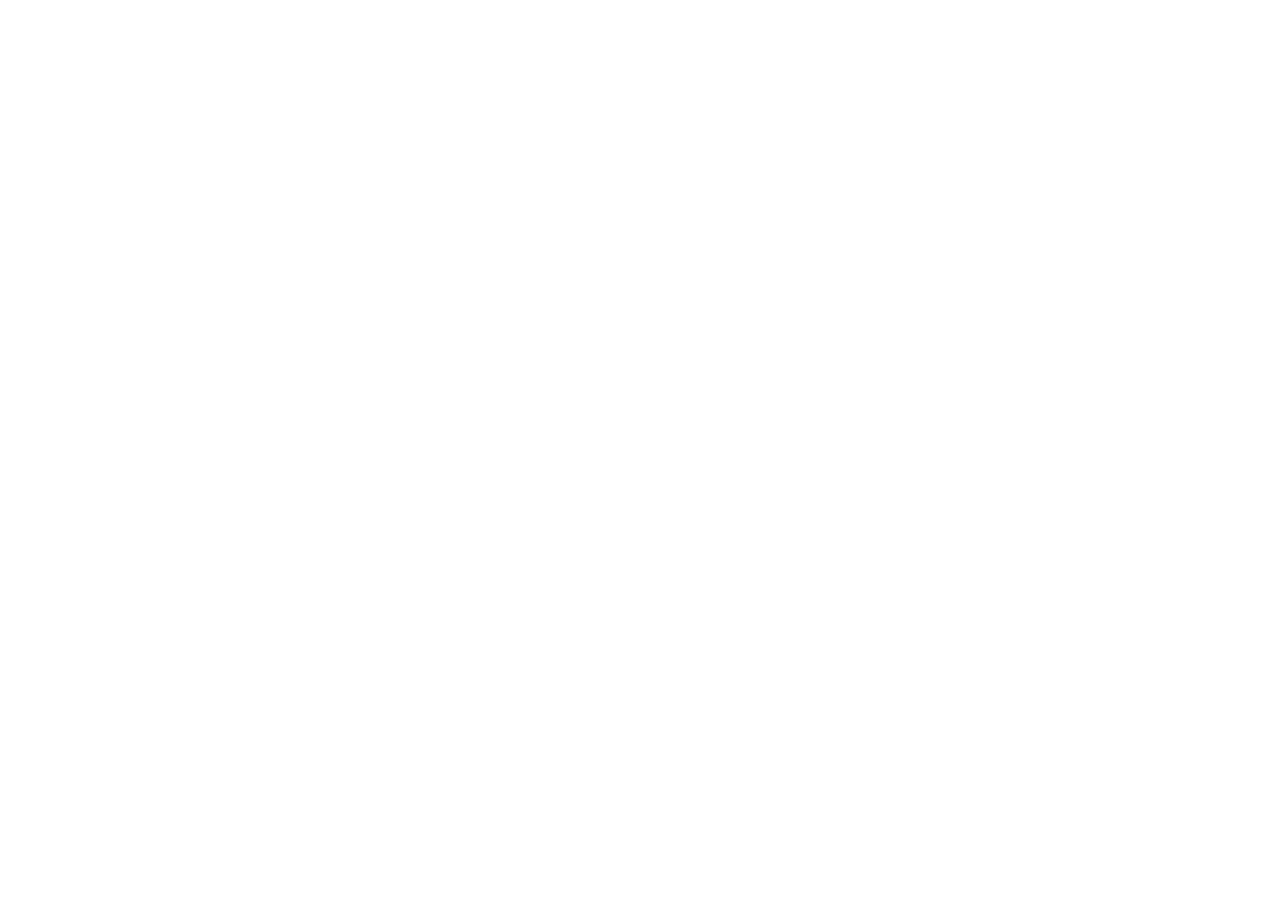
==== index.html @ 9c33258f "chushihua" ====
<!DOCTYPE html>
<html lang="en">

<head>
    <meta charset="UTF-8">
    <meta http-equiv="X-UA-Compatible" content="IE=edge">
    <meta name="viewport" content="width=device-width, initial-scale=1.0">
    <title>Document</title>
</head>

<body>

</body>

</html>
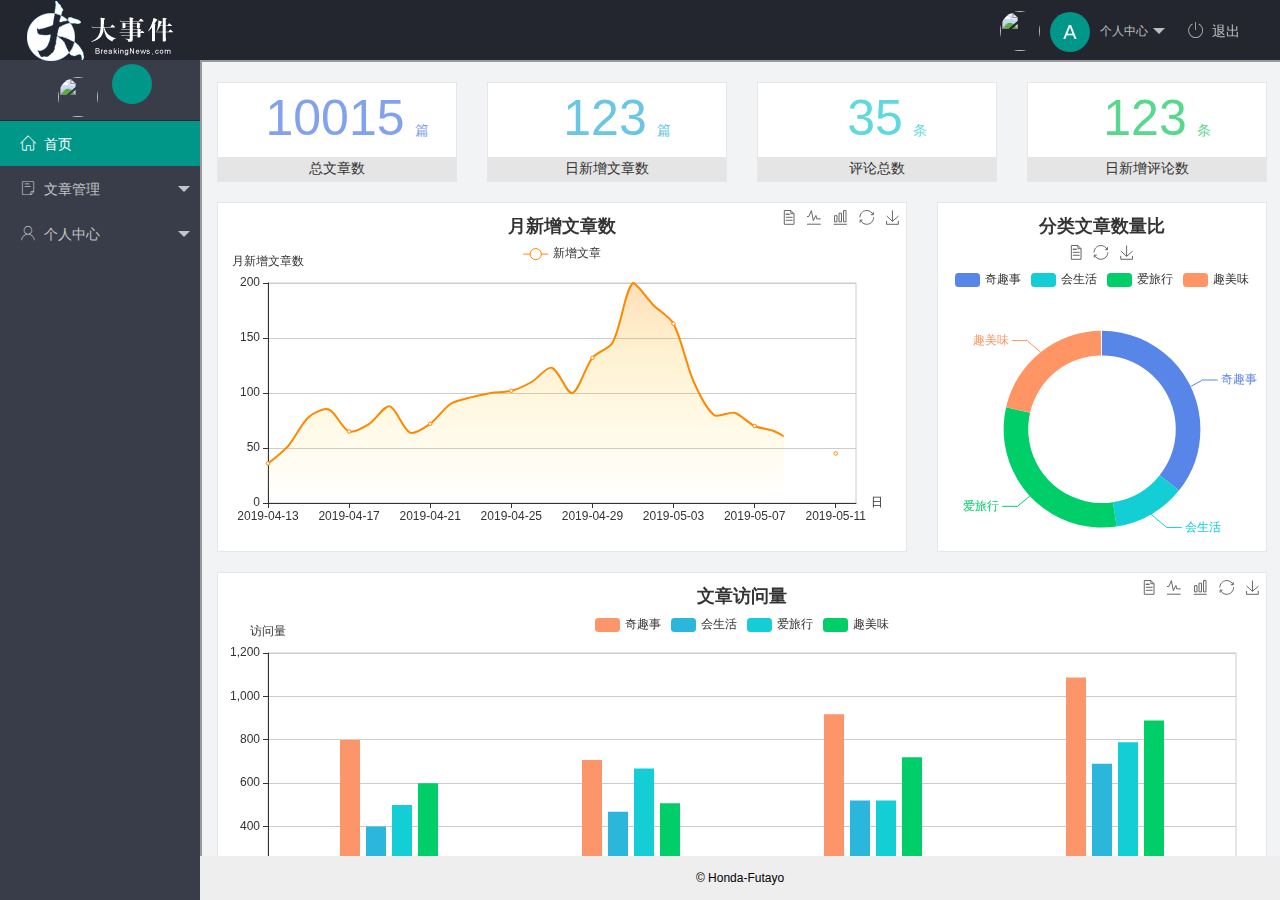
==== commit 58ccc7d5: "完成了首页的创建" ====
--- a/index.html
+++ b/index.html
@@ -2,14 +2,97 @@
 <html lang="en">
 
 <head>
-    <meta charset="UTF-8">
-    <meta http-equiv="X-UA-Compatible" content="IE=edge">
-    <meta name="viewport" content="width=device-width, initial-scale=1.0">
-    <title>Document</title>
+    <meta charset="UTF-8" />
+    <meta name="viewport" content="width=device-width, initial-scale=1.0" />
+    <title>后台主页</title>
+    <!-- 导入 layui 的样式表 -->
+    <link rel="stylesheet" href="/assets/lib/layui/css/layui.css" />
+    <!-- 导入第三方字体图标 -->
+    <link rel="stylesheet" href="/assets/fonts/iconfont.css">
+    <!-- 导入自己的样式表 -->
+    <link rel="stylesheet" href="/assets/css/index.css">
 </head>
 
-<body>
+<body class="layui-layout-body">
+    <div class="layui-layout layui-layout-admin">
+        <div class="layui-header">
+            <div class="layui-logo"><img src="/assets/images/logo.png" alt=""></div>
+            <!-- 头部区域（可配合layui已有的水平导航） -->
+            <ul class="layui-nav layui-layout-right">
+                <li class="layui-nav-item">
+                    <a href="javascript:;" class="userinfo">
+                        <img src="http://t.cn/RCzsdCq" class="layui-nav-img"><span class="text-avatar">A</span>个人中心
+                    </a>
+                    <dl class="layui-nav-child">
+                        <dd><a href="">基本资料</a></dd>
+                        <dd><a href="">安全设置</a></dd>
+                        <dd><a href="">安全设置</a></dd>
+                    </dl>
+                </li>
+                <li class="layui-nav-item">
+                    <a href="javascript:;" id="btnLogout">
+                        <span class="iconfont icon-tuichu"></span>退出</a>
+                </li>
+            </ul>
+        </div>
 
+        <div class="layui-side layui-bg-black">
+            <div class="layui-side-scroll">
+                <!-- 左侧导航区域的头像  -->
+                <div class="userinfo">
+                    <img src="http://t.cn/RCzsdCq" class="layui-nav-img">
+                    <span class="text-avatar"></span>
+                    <span class="welcome"></span>
+                </div>
+                <!-- 左侧导航区域（可配合layui已有的垂直导航） -->
+                <ul class="layui-nav layui-nav-tree" lay-filter="test" lay-shrink="all">
+                    <li class="layui-nav-item layui-this">
+                        <a href="/home/dashboard.html" target="fm">
+                            <span class="iconfont icon-home"></span>首页</a>
+                    </li>
+                    <li class="layui-nav-item">
+                        <a class="" href="javascript:;"><span class="iconfont icon-16"></span>文章管理</a>
+                        <dl class="layui-nav-child">
+                            <dd><a href="/article/art_cate.html" target="fm"><i class="layui-icon layui-icon-app"></i>
+                                    文章类别</a></dd>
+                            <dd><a href="/article/art_cate.html" target="fm"><i class="layui-icon layui-icon-app"></i>
+                                    文章列表</a></dd>
+                            <dd><a href="/article/art_cate.html" target="fm"><i class="layui-icon layui-icon-app"></i>
+                                    发表文章</a></dd>
+                        </dl>
+                    </li>
+                    <li class="layui-nav-item">
+                        <a href="javascript:;"><span class="iconfont icon-user"></span>个人中心</a>
+                        <dl class="layui-nav-child">
+                            <dd><a href="/user/user_info.html" target="fm"><i class="layui-icon layui-icon-app"></i>
+                                    基本资料</a></dd>
+                            <dd><a href="/user/user_avatar.html" target="fm"><i class="layui-icon layui-icon-app"></i>
+                                    更换头像</a></dd>
+                            <dd><a href="/user/user_pwd.html" target="fm"><i class="layui-icon layui-icon-app"></i>
+                                    重置密码</a></dd>
+                        </dl>
+                    </li>
+                </ul>
+            </div>
+        </div>
+        <div class="layui-body">
+            <!-- 内容主体区域 -->
+            <!-- 刚开始显示首页的页面 -->
+            <iframe name="fm" src="/home/dashboard.html" id="iframe_1"></iframe>
+        </div>
+        <div class="layui-footer">
+            <!-- 底部固定区域 -->
+            © Honda-Futayo
+        </div>
+    </div>
+    <!-- 导入 layui 的 js -->
+    <script src="/assets/lib/layui/layui.all.js"></script>
+    <!-- 导入 jQuery -->
+    <script src="/assets/lib/jquery.js"></script>
+    <!-- 导入自己封装的 baseAPI -->
+    <script src="/assets/js/baseAPI.js"></script>
+    <!-- 导入自己的 js 文件 -->
+    <script src="/assets/js/index.js"></script>
 </body>
 
 </html>--- a/assets/lib/layui/css/layui.css
+++ b/assets/lib/layui/css/layui.css
@@ -0,0 +1,2 @@
+/** layui-v2.5.5 MIT License By https://www.layui.com */
+ .layui-inline,img{display:inline-block;vertical-align:middle}h1,h2,h3,h4,h5,h6{font-weight:400}.layui-edge,.layui-header,.layui-inline,.layui-main{position:relative}.layui-body,.layui-edge,.layui-elip{overflow:hidden}.layui-btn,.layui-edge,.layui-inline,img{vertical-align:middle}.layui-btn,.layui-disabled,.layui-icon,.layui-unselect{-moz-user-select:none;-webkit-user-select:none;-ms-user-select:none}.layui-elip,.layui-form-checkbox span,.layui-form-pane .layui-form-label{text-overflow:ellipsis;white-space:nowrap}.layui-breadcrumb,.layui-tree-btnGroup{visibility:hidden}blockquote,body,button,dd,div,dl,dt,form,h1,h2,h3,h4,h5,h6,input,li,ol,p,pre,td,textarea,th,ul{margin:0;padding:0;-webkit-tap-highlight-color:rgba(0,0,0,0)}a:active,a:hover{outline:0}img{border:none}li{list-style:none}table{border-collapse:collapse;border-spacing:0}h4,h5,h6{font-size:100%}button,input,optgroup,option,select,textarea{font-family:inherit;font-size:inherit;font-style:inherit;font-weight:inherit;outline:0}pre{white-space:pre-wrap;white-space:-moz-pre-wrap;white-space:-pre-wrap;white-space:-o-pre-wrap;word-wrap:break-word}body{line-height:24px;font:14px Helvetica Neue,Helvetica,PingFang SC,Tahoma,Arial,sans-serif}hr{height:1px;margin:10px 0;border:0;clear:both}a{color:#333;text-decoration:none}a:hover{color:#777}a cite{font-style:normal;*cursor:pointer}.layui-border-box,.layui-border-box *{box-sizing:border-box}.layui-box,.layui-box *{box-sizing:content-box}.layui-clear{clear:both;*zoom:1}.layui-clear:after{content:'\20';clear:both;*zoom:1;display:block;height:0}.layui-inline{*display:inline;*zoom:1}.layui-edge{display:inline-block;width:0;height:0;border-width:6px;border-style:dashed;border-color:transparent}.layui-edge-top{top:-4px;border-bottom-color:#999;border-bottom-style:solid}.layui-edge-right{border-left-color:#999;border-left-style:solid}.layui-edge-bottom{top:2px;border-top-color:#999;border-top-style:solid}.layui-edge-left{border-right-color:#999;border-right-style:solid}.layui-disabled,.layui-disabled:hover{color:#d2d2d2!important;cursor:not-allowed!important}.layui-circle{border-radius:100%}.layui-show{display:block!important}.layui-hide{display:none!important}@font-face{font-family:layui-icon;src:url(../font/iconfont.eot?v=250);src:url(../font/iconfont.eot?v=250#iefix) format('embedded-opentype'),url(../font/iconfont.woff2?v=250) format('woff2'),url(../font/iconfont.woff?v=250) format('woff'),url(../font/iconfont.ttf?v=250) format('truetype'),url(../font/iconfont.svg?v=250#layui-icon) format('svg')}.layui-icon{font-family:layui-icon!important;font-size:16px;font-style:normal;-webkit-font-smoothing:antialiased;-moz-osx-font-smoothing:grayscale}.layui-icon-reply-fill:before{content:"\e611"}.layui-icon-set-fill:before{content:"\e614"}.layui-icon-menu-fill:before{content:"\e60f"}.layui-icon-search:before{content:"\e615"}.layui-icon-share:before{content:"\e641"}.layui-icon-set-sm:before{content:"\e620"}.layui-icon-engine:before{content:"\e628"}.layui-icon-close:before{content:"\1006"}.layui-icon-close-fill:before{content:"\1007"}.layui-icon-chart-screen:before{content:"\e629"}.layui-icon-star:before{content:"\e600"}.layui-icon-circle-dot:before{content:"\e617"}.layui-icon-chat:before{content:"\e606"}.layui-icon-release:before{content:"\e609"}.layui-icon-list:before{content:"\e60a"}.layui-icon-chart:before{content:"\e62c"}.layui-icon-ok-circle:before{content:"\1005"}.layui-icon-layim-theme:before{content:"\e61b"}.layui-icon-table:before{content:"\e62d"}.layui-icon-right:before{content:"\e602"}.layui-icon-left:before{content:"\e603"}.layui-icon-cart-simple:before{content:"\e698"}.layui-icon-face-cry:before{content:"\e69c"}.layui-icon-face-smile:before{content:"\e6af"}.layui-icon-survey:before{content:"\e6b2"}.layui-icon-tree:before{content:"\e62e"}.layui-icon-upload-circle:before{content:"\e62f"}.layui-icon-add-circle:before{content:"\e61f"}.layui-icon-download-circle:before{content:"\e601"}.layui-icon-templeate-1:before{content:"\e630"}.layui-icon-util:before{content:"\e631"}.layui-icon-face-surprised:before{content:"\e664"}.layui-icon-edit:before{content:"\e642"}.layui-icon-speaker:before{content:"\e645"}.layui-icon-down:before{content:"\e61a"}.layui-icon-file:before{content:"\e621"}.layui-icon-layouts:before{content:"\e632"}.layui-icon-rate-half:before{content:"\e6c9"}.layui-icon-add-circle-fine:before{content:"\e608"}.layui-icon-prev-circle:before{content:"\e633"}.layui-icon-read:before{content:"\e705"}.layui-icon-404:before{content:"\e61c"}.layui-icon-carousel:before{content:"\e634"}.layui-icon-help:before{content:"\e607"}.layui-icon-code-circle:before{content:"\e635"}.layui-icon-water:before{content:"\e636"}.layui-icon-username:before{content:"\e66f"}.layui-icon-find-fill:before{content:"\e670"}.layui-icon-about:before{content:"\e60b"}.layui-icon-location:before{content:"\e715"}.layui-icon-up:before{content:"\e619"}.layui-icon-pause:before{content:"\e651"}.layui-icon-date:before{content:"\e637"}.layui-icon-layim-uploadfile:before{content:"\e61d"}.layui-icon-delete:before{content:"\e640"}.layui-icon-play:before{content:"\e652"}.layui-icon-top:before{content:"\e604"}.layui-icon-friends:before{content:"\e612"}.layui-icon-refresh-3:before{content:"\e9aa"}.layui-icon-ok:before{content:"\e605"}.layui-icon-layer:before{content:"\e638"}.layui-icon-face-smile-fine:before{content:"\e60c"}.layui-icon-dollar:before{content:"\e659"}.layui-icon-group:before{content:"\e613"}.layui-icon-layim-download:before{content:"\e61e"}.layui-icon-picture-fine:before{content:"\e60d"}.layui-icon-link:before{content:"\e64c"}.layui-icon-diamond:before{content:"\e735"}.layui-icon-log:before{content:"\e60e"}.layui-icon-rate-solid:before{content:"\e67a"}.layui-icon-fonts-del:before{content:"\e64f"}.layui-icon-unlink:before{content:"\e64d"}.layui-icon-fonts-clear:before{content:"\e639"}.layui-icon-triangle-r:before{content:"\e623"}.layui-icon-circle:before{content:"\e63f"}.layui-icon-radio:before{content:"\e643"}.layui-icon-align-center:before{content:"\e647"}.layui-icon-align-right:before{content:"\e648"}.layui-icon-align-left:before{content:"\e649"}.layui-icon-loading-1:before{content:"\e63e"}.layui-icon-return:before{content:"\e65c"}.layui-icon-fonts-strong:before{content:"\e62b"}.layui-icon-upload:before{content:"\e67c"}.layui-icon-dialogue:before{content:"\e63a"}.layui-icon-video:before{content:"\e6ed"}.layui-icon-headset:before{content:"\e6fc"}.layui-icon-cellphone-fine:before{content:"\e63b"}.layui-icon-add-1:before{content:"\e654"}.layui-icon-face-smile-b:before{content:"\e650"}.layui-icon-fonts-html:before{content:"\e64b"}.layui-icon-form:before{content:"\e63c"}.layui-icon-cart:before{content:"\e657"}.layui-icon-camera-fill:before{content:"\e65d"}.layui-icon-tabs:before{content:"\e62a"}.layui-icon-fonts-code:before{content:"\e64e"}.layui-icon-fire:before{content:"\e756"}.layui-icon-set:before{content:"\e716"}.layui-icon-fonts-u:before{content:"\e646"}.layui-icon-triangle-d:before{content:"\e625"}.layui-icon-tips:before{content:"\e702"}.layui-icon-picture:before{content:"\e64a"}.layui-icon-more-vertical:before{content:"\e671"}.layui-icon-flag:before{content:"\e66c"}.layui-icon-loading:before{content:"\e63d"}.layui-icon-fonts-i:before{content:"\e644"}.layui-icon-refresh-1:before{content:"\e666"}.layui-icon-rmb:before{content:"\e65e"}.layui-icon-home:before{content:"\e68e"}.layui-icon-user:before{content:"\e770"}.layui-icon-notice:before{content:"\e667"}.layui-icon-login-weibo:before{content:"\e675"}.layui-icon-voice:before{content:"\e688"}.layui-icon-upload-drag:before{content:"\e681"}.layui-icon-login-qq:before{content:"\e676"}.layui-icon-snowflake:before{content:"\e6b1"}.layui-icon-file-b:before{content:"\e655"}.layui-icon-template:before{content:"\e663"}.layui-icon-auz:before{content:"\e672"}.layui-icon-console:before{content:"\e665"}.layui-icon-app:before{content:"\e653"}.layui-icon-prev:before{content:"\e65a"}.layui-icon-website:before{content:"\e7ae"}.layui-icon-next:before{content:"\e65b"}.layui-icon-component:before{content:"\e857"}.layui-icon-more:before{content:"\e65f"}.layui-icon-login-wechat:before{content:"\e677"}.layui-icon-shrink-right:before{content:"\e668"}.layui-icon-spread-left:before{content:"\e66b"}.layui-icon-camera:before{content:"\e660"}.layui-icon-note:before{content:"\e66e"}.layui-icon-refresh:before{content:"\e669"}.layui-icon-female:before{content:"\e661"}.layui-icon-male:before{content:"\e662"}.layui-icon-password:before{content:"\e673"}.layui-icon-senior:before{content:"\e674"}.layui-icon-theme:before{content:"\e66a"}.layui-icon-tread:before{content:"\e6c5"}.layui-icon-praise:before{content:"\e6c6"}.layui-icon-star-fill:before{content:"\e658"}.layui-icon-rate:before{content:"\e67b"}.layui-icon-template-1:before{content:"\e656"}.layui-icon-vercode:before{content:"\e679"}.layui-icon-cellphone:before{content:"\e678"}.layui-icon-screen-full:before{content:"\e622"}.layui-icon-screen-restore:before{content:"\e758"}.layui-icon-cols:before{content:"\e610"}.layui-icon-export:before{content:"\e67d"}.layui-icon-print:before{content:"\e66d"}.layui-icon-slider:before{content:"\e714"}.layui-icon-addition:before{content:"\e624"}.layui-icon-subtraction:before{content:"\e67e"}.layui-icon-service:before{content:"\e626"}.layui-icon-transfer:before{content:"\e691"}.layui-main{width:1140px;margin:0 auto}.layui-header{z-index:1000;height:60px}.layui-header a:hover{transition:all .5s;-webkit-transition:all .5s}.layui-side{position:fixed;left:0;top:0;bottom:0;z-index:999;width:200px;overflow-x:hidden}.layui-side-scroll{position:relative;width:220px;height:100%;overflow-x:hidden}.layui-body{position:absolute;left:200px;right:0;top:0;bottom:0;z-index:998;width:auto;overflow-y:auto;box-sizing:border-box}.layui-layout-body{overflow:hidden}.layui-layout-admin .layui-header{background-color:#23262E}.layui-layout-admin .layui-side{top:60px;width:200px;overflow-x:hidden}.layui-layout-admin .layui-body{position:fixed;top:60px;bottom:44px}.layui-layout-admin .layui-main{width:auto;margin:0 15px}.layui-layout-admin .layui-footer{position:fixed;left:200px;right:0;bottom:0;height:44px;line-height:44px;padding:0 15px;background-color:#eee}.layui-layout-admin .layui-logo{position:absolute;left:0;top:0;width:200px;height:100%;line-height:60px;text-align:center;color:#009688;font-size:16px}.layui-layout-admin .layui-header .layui-nav{background:0 0}.layui-layout-left{position:absolute!important;left:200px;top:0}.layui-layout-right{position:absolute!important;right:0;top:0}.layui-container{position:relative;margin:0 auto;padding:0 15px;box-sizing:border-box}.layui-fluid{position:relative;margin:0 auto;padding:0 15px}.layui-row:after,.layui-row:before{content:'';display:block;clear:both}.layui-col-lg1,.layui-col-lg10,.layui-col-lg11,.layui-col-lg12,.layui-col-lg2,.layui-col-lg3,.layui-col-lg4,.layui-col-lg5,.layui-col-lg6,.layui-col-lg7,.layui-col-lg8,.layui-col-lg9,.layui-col-md1,.layui-col-md10,.layui-col-md11,.layui-col-md12,.layui-col-md2,.layui-col-md3,.layui-col-md4,.layui-col-md5,.layui-col-md6,.layui-col-md7,.layui-col-md8,.layui-col-md9,.layui-col-sm1,.layui-col-sm10,.layui-col-sm11,.layui-col-sm12,.layui-col-sm2,.layui-col-sm3,.layui-col-sm4,.layui-col-sm5,.layui-col-sm6,.layui-col-sm7,.layui-col-sm8,.layui-col-sm9,.layui-col-xs1,.layui-col-xs10,.layui-col-xs11,.layui-col-xs12,.layui-col-xs2,.layui-col-xs3,.layui-col-xs4,.layui-col-xs5,.layui-col-xs6,.layui-col-xs7,.layui-col-xs8,.layui-col-xs9{position:relative;display:block;box-sizing:border-box}.layui-col-xs1,.layui-col-xs10,.layui-col-xs11,.layui-col-xs12,.layui-col-xs2,.layui-col-xs3,.layui-col-xs4,.layui-col-xs5,.layui-col-xs6,.layui-col-xs7,.layui-col-xs8,.layui-col-xs9{float:left}.layui-col-xs1{width:8.33333333%}.layui-col-xs2{width:16.66666667%}.layui-col-xs3{width:25%}.layui-col-xs4{width:33.33333333%}.layui-col-xs5{width:41.66666667%}.layui-col-xs6{width:50%}.layui-col-xs7{width:58.33333333%}.layui-col-xs8{width:66.66666667%}.layui-col-xs9{width:75%}.layui-col-xs10{width:83.33333333%}.layui-col-xs11{width:91.66666667%}.layui-col-xs12{width:100%}.layui-col-xs-offset1{margin-left:8.33333333%}.layui-col-xs-offset2{margin-left:16.66666667%}.layui-col-xs-offset3{margin-left:25%}.layui-col-xs-offset4{margin-left:33.33333333%}.layui-col-xs-offset5{margin-left:41.66666667%}.layui-col-xs-offset6{margin-left:50%}.layui-col-xs-offset7{margin-left:58.33333333%}.layui-col-xs-offset8{margin-left:66.66666667%}.layui-col-xs-offset9{margin-left:75%}.layui-col-xs-offset10{margin-left:83.33333333%}.layui-col-xs-offset11{margin-left:91.66666667%}.layui-col-xs-offset12{margin-left:100%}@media screen and (max-width:768px){.layui-hide-xs{display:none!important}.layui-show-xs-block{display:block!important}.layui-show-xs-inline{display:inline!important}.layui-show-xs-inline-block{display:inline-block!important}}@media screen and (min-width:768px){.layui-container{width:750px}.layui-hide-sm{display:none!important}.layui-show-sm-block{display:block!important}.layui-show-sm-inline{display:inline!important}.layui-show-sm-inline-block{display:inline-block!important}.layui-col-sm1,.layui-col-sm10,.layui-col-sm11,.layui-col-sm12,.layui-col-sm2,.layui-col-sm3,.layui-col-sm4,.layui-col-sm5,.layui-col-sm6,.layui-col-sm7,.layui-col-sm8,.layui-col-sm9{float:left}.layui-col-sm1{width:8.33333333%}.layui-col-sm2{width:16.66666667%}.layui-col-sm3{width:25%}.layui-col-sm4{width:33.33333333%}.layui-col-sm5{width:41.66666667%}.layui-col-sm6{width:50%}.layui-col-sm7{width:58.33333333%}.layui-col-sm8{width:66.66666667%}.layui-col-sm9{width:75%}.layui-col-sm10{width:83.33333333%}.layui-col-sm11{width:91.66666667%}.layui-col-sm12{width:100%}.layui-col-sm-offset1{margin-left:8.33333333%}.layui-col-sm-offset2{margin-left:16.66666667%}.layui-col-sm-offset3{margin-left:25%}.layui-col-sm-offset4{margin-left:33.33333333%}.layui-col-sm-offset5{margin-left:41.66666667%}.layui-col-sm-offset6{margin-left:50%}.layui-col-sm-offset7{margin-left:58.33333333%}.layui-col-sm-offset8{margin-left:66.66666667%}.layui-col-sm-offset9{margin-left:75%}.layui-col-sm-offset10{margin-left:83.33333333%}.layui-col-sm-offset11{margin-left:91.66666667%}.layui-col-sm-offset12{margin-left:100%}}@media screen and (min-width:992px){.layui-container{width:970px}.layui-hide-md{display:none!important}.layui-show-md-block{display:block!important}.layui-show-md-inline{display:inline!important}.layui-show-md-inline-block{display:inline-block!important}.layui-col-md1,.layui-col-md10,.layui-col-md11,.layui-col-md12,.layui-col-md2,.layui-col-md3,.layui-col-md4,.layui-col-md5,.layui-col-md6,.layui-col-md7,.layui-col-md8,.layui-col-md9{float:left}.layui-col-md1{width:8.33333333%}.layui-col-md2{width:16.66666667%}.layui-col-md3{width:25%}.layui-col-md4{width:33.33333333%}.layui-col-md5{width:41.66666667%}.layui-col-md6{width:50%}.layui-col-md7{width:58.33333333%}.layui-col-md8{width:66.66666667%}.layui-col-md9{width:75%}.layui-col-md10{width:83.33333333%}.layui-col-md11{width:91.66666667%}.layui-col-md12{width:100%}.layui-col-md-offset1{margin-left:8.33333333%}.layui-col-md-offset2{margin-left:16.66666667%}.layui-col-md-offset3{margin-left:25%}.layui-col-md-offset4{margin-left:33.33333333%}.layui-col-md-offset5{margin-left:41.66666667%}.layui-col-md-offset6{margin-left:50%}.layui-col-md-offset7{margin-left:58.33333333%}.layui-col-md-offset8{margin-left:66.66666667%}.layui-col-md-offset9{margin-left:75%}.layui-col-md-offset10{margin-left:83.33333333%}.layui-col-md-offset11{margin-left:91.66666667%}.layui-col-md-offset12{margin-left:100%}}@media screen and (min-width:1200px){.layui-container{width:1170px}.layui-hide-lg{display:none!important}.layui-show-lg-block{display:block!important}.layui-show-lg-inline{display:inline!important}.layui-show-lg-inline-block{display:inline-block!important}.layui-col-lg1,.layui-col-lg10,.layui-col-lg11,.layui-col-lg12,.layui-col-lg2,.layui-col-lg3,.layui-col-lg4,.layui-col-lg5,.layui-col-lg6,.layui-col-lg7,.layui-col-lg8,.layui-col-lg9{float:left}.layui-col-lg1{width:8.33333333%}.layui-col-lg2{width:16.66666667%}.layui-col-lg3{width:25%}.layui-col-lg4{width:33.33333333%}.layui-col-lg5{width:41.66666667%}.layui-col-lg6{width:50%}.layui-col-lg7{width:58.33333333%}.layui-col-lg8{width:66.66666667%}.layui-col-lg9{width:75%}.layui-col-lg10{width:83.33333333%}.layui-col-lg11{width:91.66666667%}.layui-col-lg12{width:100%}.layui-col-lg-offset1{margin-left:8.33333333%}.layui-col-lg-offset2{margin-left:16.66666667%}.layui-col-lg-offset3{margin-left:25%}.layui-col-lg-offset4{margin-left:33.33333333%}.layui-col-lg-offset5{margin-left:41.66666667%}.layui-col-lg-offset6{margin-left:50%}.layui-col-lg-offset7{margin-left:58.33333333%}.layui-col-lg-offset8{margin-left:66.66666667%}.layui-col-lg-offset9{margin-left:75%}.layui-col-lg-offset10{margin-left:83.33333333%}.layui-col-lg-offset11{margin-left:91.66666667%}.layui-col-lg-offset12{margin-left:100%}}.layui-col-space1{margin:-.5px}.layui-col-space1>*{padding:.5px}.layui-col-space3{margin:-1.5px}.layui-col-space3>*{padding:1.5px}.layui-col-space5{margin:-2.5px}.layui-col-space5>*{padding:2.5px}.layui-col-space8{margin:-3.5px}.layui-col-space8>*{padding:3.5px}.layui-col-space10{margin:-5px}.layui-col-space10>*{padding:5px}.layui-col-space12{margin:-6px}.layui-col-space12>*{padding:6px}.layui-col-space15{margin:-7.5px}.layui-col-space15>*{padding:7.5px}.layui-col-space18{margin:-9px}.layui-col-space18>*{padding:9px}.layui-col-space20{margin:-10px}.layui-col-space20>*{padding:10px}.layui-col-space22{margin:-11px}.layui-col-space22>*{padding:11px}.layui-col-space25{margin:-12.5px}.layui-col-space25>*{padding:12.5px}.layui-col-space30{margin:-15px}.layui-col-space30>*{padding:15px}.layui-btn,.layui-input,.layui-select,.layui-textarea,.layui-upload-button{outline:0;-webkit-appearance:none;transition:all .3s;-webkit-transition:all .3s;box-sizing:border-box}.layui-elem-quote{margin-bottom:10px;padding:15px;line-height:22px;border-left:5px solid #009688;border-radius:0 2px 2px 0;background-color:#f2f2f2}.layui-quote-nm{border-style:solid;border-width:1px 1px 1px 5px;background:0 0}.layui-elem-field{margin-bottom:10px;padding:0;border-width:1px;border-style:solid}.layui-elem-field legend{margin-left:20px;padding:0 10px;font-size:20px;font-weight:300}.layui-field-title{margin:10px 0 20px;border-width:1px 0 0}.layui-field-box{padding:10px 15px}.layui-field-title .layui-field-box{padding:10px 0}.layui-progress{position:relative;height:6px;border-radius:20px;background-color:#e2e2e2}.layui-progress-bar{position:absolute;left:0;top:0;width:0;max-width:100%;height:6px;border-radius:20px;text-align:right;background-color:#5FB878;transition:all .3s;-webkit-transition:all .3s}.layui-progress-big,.layui-progress-big .layui-progress-bar{height:18px;line-height:18px}.layui-progress-text{position:relative;top:-20px;line-height:18px;font-size:12px;color:#666}.layui-progress-big .layui-progress-text{position:static;padding:0 10px;color:#fff}.layui-collapse{border-width:1px;border-style:solid;border-radius:2px}.layui-colla-content,.layui-colla-item{border-top-width:1px;border-top-style:solid}.layui-colla-item:first-child{border-top:none}.layui-colla-title{position:relative;height:42px;line-height:42px;padding:0 15px 0 35px;color:#333;background-color:#f2f2f2;cursor:pointer;font-size:14px;overflow:hidden}.layui-colla-content{display:none;padding:10px 15px;line-height:22px;color:#666}.layui-colla-icon{position:absolute;left:15px;top:0;font-size:14px}.layui-card{margin-bottom:15px;border-radius:2px;background-color:#fff;box-shadow:0 1px 2px 0 rgba(0,0,0,.05)}.layui-card:last-child{margin-bottom:0}.layui-card-header{position:relative;height:42px;line-height:42px;padding:0 15px;border-bottom:1px solid #f6f6f6;color:#333;border-radius:2px 2px 0 0;font-size:14px}.layui-bg-black,.layui-bg-blue,.layui-bg-cyan,.layui-bg-green,.layui-bg-orange,.layui-bg-red{color:#fff!important}.layui-card-body{position:relative;padding:10px 15px;line-height:24px}.layui-card-body[pad15]{padding:15px}.layui-card-body[pad20]{padding:20px}.layui-card-body .layui-table{margin:5px 0}.layui-card .layui-tab{margin:0}.layui-panel-window{position:relative;padding:15px;border-radius:0;border-top:5px solid #E6E6E6;background-color:#fff}.layui-auxiliar-moving{position:fixed;left:0;right:0;top:0;bottom:0;width:100%;height:100%;background:0 0;z-index:9999999999}.layui-form-label,.layui-form-mid,.layui-form-select,.layui-input-block,.layui-input-inline,.layui-textarea{position:relative}.layui-bg-red{background-color:#FF5722!important}.layui-bg-orange{background-color:#FFB800!important}.layui-bg-green{background-color:#009688!important}.layui-bg-cyan{background-color:#2F4056!important}.layui-bg-blue{background-color:#1E9FFF!important}.layui-bg-black{background-color:#393D49!important}.layui-bg-gray{background-color:#eee!important;color:#666!important}.layui-badge-rim,.layui-colla-content,.layui-colla-item,.layui-collapse,.layui-elem-field,.layui-form-pane .layui-form-item[pane],.layui-form-pane .layui-form-label,.layui-input,.layui-layedit,.layui-layedit-tool,.layui-quote-nm,.layui-select,.layui-tab-bar,.layui-tab-card,.layui-tab-title,.layui-tab-title .layui-this:after,.layui-textarea{border-color:#e6e6e6}.layui-timeline-item:before,hr{background-color:#e6e6e6}.layui-text{line-height:22px;font-size:14px;color:#666}.layui-text h1,.layui-text h2,.layui-text h3{font-weight:500;color:#333}.layui-text h1{font-size:30px}.layui-text h2{font-size:24px}.layui-text h3{font-size:18px}.layui-text a:not(.layui-btn){color:#01AAED}.layui-text a:not(.layui-btn):hover{text-decoration:underline}.layui-text ul{padding:5px 0 5px 15px}.layui-text ul li{margin-top:5px;list-style-type:disc}.layui-text em,.layui-word-aux{color:#999!important;padding:0 5px!important}.layui-btn{display:inline-block;height:38px;line-height:38px;padding:0 18px;background-color:#009688;color:#fff;white-space:nowrap;text-align:center;font-size:14px;border:none;border-radius:2px;cursor:pointer}.layui-btn:hover{opacity:.8;filter:alpha(opacity=80);color:#fff}.layui-btn:active{opacity:1;filter:alpha(opacity=100)}.layui-btn+.layui-btn{margin-left:10px}.layui-btn-container{font-size:0}.layui-btn-container .layui-btn{margin-right:10px;margin-bottom:10px}.layui-btn-container .layui-btn+.layui-btn{margin-left:0}.layui-table .layui-btn-container .layui-btn{margin-bottom:9px}.layui-btn-radius{border-radius:100px}.layui-btn .layui-icon{margin-right:3px;font-size:18px;vertical-align:bottom;vertical-align:middle\9}.layui-btn-primary{border:1px solid #C9C9C9;background-color:#fff;color:#555}.layui-btn-primary:hover{border-color:#009688;color:#333}.layui-btn-normal{background-color:#1E9FFF}.layui-btn-warm{background-color:#FFB800}.layui-btn-danger{background-color:#FF5722}.layui-btn-checked{background-color:#5FB878}.layui-btn-disabled,.layui-btn-disabled:active,.layui-btn-disabled:hover{border:1px solid #e6e6e6;background-color:#FBFBFB;color:#C9C9C9;cursor:not-allowed;opacity:1}.layui-btn-lg{height:44px;line-height:44px;padding:0 25px;font-size:16px}.layui-btn-sm{height:30px;line-height:30px;padding:0 10px;font-size:12px}.layui-btn-sm i{font-size:16px!important}.layui-btn-xs{height:22px;line-height:22px;padding:0 5px;font-size:12px}.layui-btn-xs i{font-size:14px!important}.layui-btn-group{display:inline-block;vertical-align:middle;font-size:0}.layui-btn-group .layui-btn{margin-left:0!important;margin-right:0!important;border-left:1px solid rgba(255,255,255,.5);border-radius:0}.layui-btn-group .layui-btn-primary{border-left:none}.layui-btn-group .layui-btn-primary:hover{border-color:#C9C9C9;color:#009688}.layui-btn-group .layui-btn:first-child{border-left:none;border-radius:2px 0 0 2px}.layui-btn-group .layui-btn-primary:first-child{border-left:1px solid #c9c9c9}.layui-btn-group .layui-btn:last-child{border-radius:0 2px 2px 0}.layui-btn-group .layui-btn+.layui-btn{margin-left:0}.layui-btn-group+.layui-btn-group{margin-left:10px}.layui-btn-fluid{width:100%}.layui-input,.layui-select,.layui-textarea{height:38px;line-height:1.3;line-height:38px\9;border-width:1px;border-style:solid;background-color:#fff;border-radius:2px}.layui-input::-webkit-input-placeholder,.layui-select::-webkit-input-placeholder,.layui-textarea::-webkit-input-placeholder{line-height:1.3}.layui-input,.layui-textarea{display:block;width:100%;padding-left:10px}.layui-input:hover,.layui-textarea:hover{border-color:#D2D2D2!important}.layui-input:focus,.layui-textarea:focus{border-color:#C9C9C9!important}.layui-textarea{min-height:100px;height:auto;line-height:20px;padding:6px 10px;resize:vertical}.layui-select{padding:0 10px}.layui-form input[type=checkbox],.layui-form input[type=radio],.layui-form select{display:none}.layui-form [lay-ignore]{display:initial}.layui-form-item{margin-bottom:15px;clear:both;*zoom:1}.layui-form-item:after{content:'\20';clear:both;*zoom:1;display:block;height:0}.layui-form-label{float:left;display:block;padding:9px 15px;width:80px;font-weight:400;line-height:20px;text-align:right}.layui-form-label-col{display:block;float:none;padding:9px 0;line-height:20px;text-align:left}.layui-form-item .layui-inline{margin-bottom:5px;margin-right:10px}.layui-input-block{margin-left:110px;min-height:36px}.layui-input-inline{display:inline-block;vertical-align:middle}.layui-form-item .layui-input-inline{float:left;width:190px;margin-right:10px}.layui-form-text .layui-input-inline{width:auto}.layui-form-mid{float:left;display:block;padding:9px 0!important;line-height:20px;margin-right:10px}.layui-form-danger+.layui-form-select .layui-input,.layui-form-danger:focus{border-color:#FF5722!important}.layui-form-select .layui-input{padding-right:30px;cursor:pointer}.layui-form-select .layui-edge{position:absolute;right:10px;top:50%;margin-top:-3px;cursor:pointer;border-width:6px;border-top-color:#c2c2c2;border-top-style:solid;transition:all .3s;-webkit-transition:all .3s}.layui-form-select dl{display:none;position:absolute;left:0;top:42px;padding:5px 0;z-index:899;min-width:100%;border:1px solid #d2d2d2;max-height:300px;overflow-y:auto;background-color:#fff;border-radius:2px;box-shadow:0 2px 4px rgba(0,0,0,.12);box-sizing:border-box}.layui-form-select dl dd,.layui-form-select dl dt{padding:0 10px;line-height:36px;white-space:nowrap;overflow:hidden;text-overflow:ellipsis}.layui-form-select dl dt{font-size:12px;color:#999}.layui-form-select dl dd{cursor:pointer}.layui-form-select dl dd:hover{background-color:#f2f2f2;-webkit-transition:.5s all;transition:.5s all}.layui-form-select .layui-select-group dd{padding-left:20px}.layui-form-select dl dd.layui-select-tips{padding-left:10px!important;color:#999}.layui-form-select dl dd.layui-this{background-color:#5FB878;color:#fff}.layui-form-checkbox,.layui-form-select dl dd.layui-disabled{background-color:#fff}.layui-form-selected dl{display:block}.layui-form-checkbox,.layui-form-checkbox *,.layui-form-switch{display:inline-block;vertical-align:middle}.layui-form-selected .layui-edge{margin-top:-9px;-webkit-transform:rotate(180deg);transform:rotate(180deg);margin-top:-3px\9}:root .layui-form-selected .layui-edge{margin-top:-9px\0/IE9}.layui-form-selectup dl{top:auto;bottom:42px}.layui-select-none{margin:5px 0;text-align:center;color:#999}.layui-select-disabled .layui-disabled{border-color:#eee!important}.layui-select-disabled .layui-edge{border-top-color:#d2d2d2}.layui-form-checkbox{position:relative;height:30px;line-height:30px;margin-right:10px;padding-right:30px;cursor:pointer;font-size:0;-webkit-transition:.1s linear;transition:.1s linear;box-sizing:border-box}.layui-form-checkbox span{padding:0 10px;height:100%;font-size:14px;border-radius:2px 0 0 2px;background-color:#d2d2d2;color:#fff;overflow:hidden}.layui-form-checkbox:hover span{background-color:#c2c2c2}.layui-form-checkbox i{position:absolute;right:0;top:0;width:30px;height:28px;border:1px solid #d2d2d2;border-left:none;border-radius:0 2px 2px 0;color:#fff;font-size:20px;text-align:center}.layui-form-checkbox:hover i{border-color:#c2c2c2;color:#c2c2c2}.layui-form-checked,.layui-form-checked:hover{border-color:#5FB878}.layui-form-checked span,.layui-form-checked:hover span{background-color:#5FB878}.layui-form-checked i,.layui-form-checked:hover i{color:#5FB878}.layui-form-item .layui-form-checkbox{margin-top:4px}.layui-form-checkbox[lay-skin=primary]{height:auto!important;line-height:normal!important;min-width:18px;min-height:18px;border:none!important;margin-right:0;padding-left:28px;padding-right:0;background:0 0}.layui-form-checkbox[lay-skin=primary] span{padding-left:0;padding-right:15px;line-height:18px;background:0 0;color:#666}.layui-form-checkbox[lay-skin=primary] i{right:auto;left:0;width:16px;height:16px;line-height:16px;border:1px solid #d2d2d2;font-size:12px;border-radius:2px;background-color:#fff;-webkit-transition:.1s linear;transition:.1s linear}.layui-form-checkbox[lay-skin=primary]:hover i{border-color:#5FB878;color:#fff}.layui-form-checked[lay-skin=primary] i{border-color:#5FB878!important;background-color:#5FB878;color:#fff}.layui-checkbox-disbaled[lay-skin=primary] span{background:0 0!important;color:#c2c2c2}.layui-checkbox-disbaled[lay-skin=primary]:hover i{border-color:#d2d2d2}.layui-form-item .layui-form-checkbox[lay-skin=primary]{margin-top:10px}.layui-form-switch{position:relative;height:22px;line-height:22px;min-width:35px;padding:0 5px;margin-top:8px;border:1px solid #d2d2d2;border-radius:20px;cursor:pointer;background-color:#fff;-webkit-transition:.1s linear;transition:.1s linear}.layui-form-switch i{position:absolute;left:5px;top:3px;width:16px;height:16px;border-radius:20px;background-color:#d2d2d2;-webkit-transition:.1s linear;transition:.1s linear}.layui-form-switch em{position:relative;top:0;width:25px;margin-left:21px;padding:0!important;text-align:center!important;color:#999!important;font-style:normal!important;font-size:12px}.layui-form-onswitch{border-color:#5FB878;background-color:#5FB878}.layui-checkbox-disbaled,.layui-checkbox-disbaled i{border-color:#e2e2e2!important}.layui-form-onswitch i{left:100%;margin-left:-21px;background-color:#fff}.layui-form-onswitch em{margin-left:5px;margin-right:21px;color:#fff!important}.layui-checkbox-disbaled span{background-color:#e2e2e2!important}.layui-checkbox-disbaled:hover i{color:#fff!important}[lay-radio]{display:none}.layui-form-radio,.layui-form-radio *{display:inline-block;vertical-align:middle}.layui-form-radio{line-height:28px;margin:6px 10px 0 0;padding-right:10px;cursor:pointer;font-size:0}.layui-form-radio *{font-size:14px}.layui-form-radio>i{margin-right:8px;font-size:22px;color:#c2c2c2}.layui-form-radio>i:hover,.layui-form-radioed>i{color:#5FB878}.layui-radio-disbaled>i{color:#e2e2e2!important}.layui-form-pane .layui-form-label{width:110px;padding:8px 15px;height:38px;line-height:20px;border-width:1px;border-style:solid;border-radius:2px 0 0 2px;text-align:center;background-color:#FBFBFB;overflow:hidden;box-sizing:border-box}.layui-form-pane .layui-input-inline{margin-left:-1px}.layui-form-pane .layui-input-block{margin-left:110px;left:-1px}.layui-form-pane .layui-input{border-radius:0 2px 2px 0}.layui-form-pane .layui-form-text .layui-form-label{float:none;width:100%;border-radius:2px;box-sizing:border-box;text-align:left}.layui-form-pane .layui-form-text .layui-input-inline{display:block;margin:0;top:-1px;clear:both}.layui-form-pane .layui-form-text .layui-input-block{margin:0;left:0;top:-1px}.layui-form-pane .layui-form-text .layui-textarea{min-height:100px;border-radius:0 0 2px 2px}.layui-form-pane .layui-form-checkbox{margin:4px 0 4px 10px}.layui-form-pane .layui-form-radio,.layui-form-pane .layui-form-switch{margin-top:6px;margin-left:10px}.layui-form-pane .layui-form-item[pane]{position:relative;border-width:1px;border-style:solid}.layui-form-pane .layui-form-item[pane] .layui-form-label{position:absolute;left:0;top:0;height:100%;border-width:0 1px 0 0}.layui-form-pane .layui-form-item[pane] .layui-input-inline{margin-left:110px}@media screen and (max-width:450px){.layui-form-item .layui-form-label{text-overflow:ellipsis;overflow:hidden;white-space:nowrap}.layui-form-item .layui-inline{display:block;margin-right:0;margin-bottom:20px;clear:both}.layui-form-item .layui-inline:after{content:'\20';clear:both;display:block;height:0}.layui-form-item .layui-input-inline{display:block;float:none;left:-3px;width:auto;margin:0 0 10px 112px}.layui-form-item .layui-input-inline+.layui-form-mid{margin-left:110px;top:-5px;padding:0}.layui-form-item .layui-form-checkbox{margin-right:5px;margin-bottom:5px}}.layui-layedit{border-width:1px;border-style:solid;border-radius:2px}.layui-layedit-tool{padding:3px 5px;border-bottom-width:1px;border-bottom-style:solid;font-size:0}.layedit-tool-fixed{position:fixed;top:0;border-top:1px solid #e2e2e2}.layui-layedit-tool .layedit-tool-mid,.layui-layedit-tool .layui-icon{display:inline-block;vertical-align:middle;text-align:center;font-size:14px}.layui-layedit-tool .layui-icon{position:relative;width:32px;height:30px;line-height:30px;margin:3px 5px;color:#777;cursor:pointer;border-radius:2px}.layui-layedit-tool .layui-icon:hover{color:#393D49}.layui-layedit-tool .layui-icon:active{color:#000}.layui-layedit-tool .layedit-tool-active{background-color:#e2e2e2;color:#000}.layui-layedit-tool .layui-disabled,.layui-layedit-tool .layui-disabled:hover{color:#d2d2d2;cursor:not-allowed}.layui-layedit-tool .layedit-tool-mid{width:1px;height:18px;margin:0 10px;background-color:#d2d2d2}.layedit-tool-html{width:50px!important;font-size:30px!important}.layedit-tool-b,.layedit-tool-code,.layedit-tool-help{font-size:16px!important}.layedit-tool-d,.layedit-tool-face,.layedit-tool-image,.layedit-tool-unlink{font-size:18px!important}.layedit-tool-image input{position:absolute;font-size:0;left:0;top:0;width:100%;height:100%;opacity:.01;filter:Alpha(opacity=1);cursor:pointer}.layui-layedit-iframe iframe{display:block;width:100%}#LAY_layedit_code{overflow:hidden}.layui-laypage{display:inline-block;*display:inline;*zoom:1;vertical-align:middle;margin:10px 0;font-size:0}.layui-laypage>a:first-child,.layui-laypage>a:first-child em{border-radius:2px 0 0 2px}.layui-laypage>a:last-child,.layui-laypage>a:last-child em{border-radius:0 2px 2px 0}.layui-laypage>:first-child{margin-left:0!important}.layui-laypage>:last-child{margin-right:0!important}.layui-laypage a,.layui-laypage button,.layui-laypage input,.layui-laypage select,.layui-laypage span{border:1px solid #e2e2e2}.layui-laypage a,.layui-laypage span{display:inline-block;*display:inline;*zoom:1;vertical-align:middle;padding:0 15px;height:28px;line-height:28px;margin:0 -1px 5px 0;background-color:#fff;color:#333;font-size:12px}.layui-flow-more a *,.layui-laypage input,.layui-table-view select[lay-ignore]{display:inline-block}.layui-laypage a:hover{color:#009688}.layui-laypage em{font-style:normal}.layui-laypage .layui-laypage-spr{color:#999;font-weight:700}.layui-laypage a{text-decoration:none}.layui-laypage .layui-laypage-curr{position:relative}.layui-laypage .layui-laypage-curr em{position:relative;color:#fff}.layui-laypage .layui-laypage-curr .layui-laypage-em{position:absolute;left:-1px;top:-1px;padding:1px;width:100%;height:100%;background-color:#009688}.layui-laypage-em{border-radius:2px}.layui-laypage-next em,.layui-laypage-prev em{font-family:Sim sun;font-size:16px}.layui-laypage .layui-laypage-count,.layui-laypage .layui-laypage-limits,.layui-laypage .layui-laypage-refresh,.layui-laypage .layui-laypage-skip{margin-left:10px;margin-right:10px;padding:0;border:none}.layui-laypage .layui-laypage-limits,.layui-laypage .layui-laypage-refresh{vertical-align:top}.layui-laypage .layui-laypage-refresh i{font-size:18px;cursor:pointer}.layui-laypage select{height:22px;padding:3px;border-radius:2px;cursor:pointer}.layui-laypage .layui-laypage-skip{height:30px;line-height:30px;color:#999}.layui-laypage button,.layui-laypage input{height:30px;line-height:30px;border-radius:2px;vertical-align:top;background-color:#fff;box-sizing:border-box}.layui-laypage input{width:40px;margin:0 10px;padding:0 3px;text-align:center}.layui-laypage input:focus,.layui-laypage select:focus{border-color:#009688!important}.layui-laypage button{margin-left:10px;padding:0 10px;cursor:pointer}.layui-table,.layui-table-view{margin:10px 0}.layui-flow-more{margin:10px 0;text-align:center;color:#999;font-size:14px}.layui-flow-more a{height:32px;line-height:32px}.layui-flow-more a *{vertical-align:top}.layui-flow-more a cite{padding:0 20px;border-radius:3px;background-color:#eee;color:#333;font-style:normal}.layui-flow-more a cite:hover{opacity:.8}.layui-flow-more a i{font-size:30px;color:#737383}.layui-table{width:100%;background-color:#fff;color:#666}.layui-table tr{transition:all .3s;-webkit-transition:all .3s}.layui-table th{text-align:left;font-weight:400}.layui-table tbody tr:hover,.layui-table thead tr,.layui-table-click,.layui-table-header,.layui-table-hover,.layui-table-mend,.layui-table-patch,.layui-table-tool,.layui-table-total,.layui-table-total tr,.layui-table[lay-even] tr:nth-child(even){background-color:#f2f2f2}.layui-table td,.layui-table th,.layui-table-col-set,.layui-table-fixed-r,.layui-table-grid-down,.layui-table-header,.layui-table-page,.layui-table-tips-main,.layui-table-tool,.layui-table-total,.layui-table-view,.layui-table[lay-skin=line],.layui-table[lay-skin=row]{border-width:1px;border-style:solid;border-color:#e6e6e6}.layui-table td,.layui-table th{position:relative;padding:9px 15px;min-height:20px;line-height:20px;font-size:14px}.layui-table[lay-skin=line] td,.layui-table[lay-skin=line] th{border-width:0 0 1px}.layui-table[lay-skin=row] td,.layui-table[lay-skin=row] th{border-width:0 1px 0 0}.layui-table[lay-skin=nob] td,.layui-table[lay-skin=nob] th{border:none}.layui-table img{max-width:100px}.layui-table[lay-size=lg] td,.layui-table[lay-size=lg] th{padding:15px 30px}.layui-table-view .layui-table[lay-size=lg] .layui-table-cell{height:40px;line-height:40px}.layui-table[lay-size=sm] td,.layui-table[lay-size=sm] th{font-size:12px;padding:5px 10px}.layui-table-view .layui-table[lay-size=sm] .layui-table-cell{height:20px;line-height:20px}.layui-table[lay-data]{display:none}.layui-table-box{position:relative;overflow:hidden}.layui-table-view .layui-table{position:relative;width:auto;margin:0}.layui-table-view .layui-table[lay-skin=line]{border-width:0 1px 0 0}.layui-table-view .layui-table[lay-skin=row]{border-width:0 0 1px}.layui-table-view .layui-table td,.layui-table-view .layui-table th{padding:5px 0;border-top:none;border-left:none}.layui-table-view .layui-table th.layui-unselect .layui-table-cell span{cursor:pointer}.layui-table-view .layui-table td{cursor:default}.layui-table-view .layui-table td[data-edit=text]{cursor:text}.layui-table-view .layui-form-checkbox[lay-skin=primary] i{width:18px;height:18px}.layui-table-view .layui-form-radio{line-height:0;padding:0}.layui-table-view .layui-form-radio>i{margin:0;font-size:20px}.layui-table-init{position:absolute;left:0;top:0;width:100%;height:100%;text-align:center;z-index:110}.layui-table-init .layui-icon{position:absolute;left:50%;top:50%;margin:-15px 0 0 -15px;font-size:30px;color:#c2c2c2}.layui-table-header{border-width:0 0 1px;overflow:hidden}.layui-table-header .layui-table{margin-bottom:-1px}.layui-table-tool .layui-inline[lay-event]{position:relative;width:26px;height:26px;padding:5px;line-height:16px;margin-right:10px;text-align:center;color:#333;border:1px solid #ccc;cursor:pointer;-webkit-transition:.5s all;transition:.5s all}.layui-table-tool .layui-inline[lay-event]:hover{border:1px solid #999}.layui-table-tool-temp{padding-right:120px}.layui-table-tool-self{position:absolute;right:17px;top:10px}.layui-table-tool .layui-table-tool-self .layui-inline[lay-event]{margin:0 0 0 10px}.layui-table-tool-panel{position:absolute;top:29px;left:-1px;padding:5px 0;min-width:150px;min-height:40px;border:1px solid #d2d2d2;text-align:left;overflow-y:auto;background-color:#fff;box-shadow:0 2px 4px rgba(0,0,0,.12)}.layui-table-cell,.layui-table-tool-panel li{overflow:hidden;text-overflow:ellipsis;white-space:nowrap}.layui-table-tool-panel li{padding:0 10px;line-height:30px;-webkit-transition:.5s all;transition:.5s all}.layui-table-tool-panel li .layui-form-checkbox[lay-skin=primary]{width:100%;padding-left:28px}.layui-table-tool-panel li:hover{background-color:#f2f2f2}.layui-table-tool-panel li .layui-form-checkbox[lay-skin=primary] i{position:absolute;left:0;top:0}.layui-table-tool-panel li .layui-form-checkbox[lay-skin=primary] span{padding:0}.layui-table-tool .layui-table-tool-self .layui-table-tool-panel{left:auto;right:-1px}.layui-table-col-set{position:absolute;right:0;top:0;width:20px;height:100%;border-width:0 0 0 1px;background-color:#fff}.layui-table-sort{width:10px;height:20px;margin-left:5px;cursor:pointer!important}.layui-table-sort .layui-edge{position:absolute;left:5px;border-width:5px}.layui-table-sort .layui-table-sort-asc{top:3px;border-top:none;border-bottom-style:solid;border-bottom-color:#b2b2b2}.layui-table-sort .layui-table-sort-asc:hover{border-bottom-color:#666}.layui-table-sort .layui-table-sort-desc{bottom:5px;border-bottom:none;border-top-style:solid;border-top-color:#b2b2b2}.layui-table-sort .layui-table-sort-desc:hover{border-top-color:#666}.layui-table-sort[lay-sort=asc] .layui-table-sort-asc{border-bottom-color:#000}.layui-table-sort[lay-sort=desc] .layui-table-sort-desc{border-top-color:#000}.layui-table-cell{height:28px;line-height:28px;padding:0 15px;position:relative;box-sizing:border-box}.layui-table-cell .layui-form-checkbox[lay-skin=primary]{top:-1px;padding:0}.layui-table-cell .layui-table-link{color:#01AAED}.laytable-cell-checkbox,.laytable-cell-numbers,.laytable-cell-radio,.laytable-cell-space{padding:0;text-align:center}.layui-table-body{position:relative;overflow:auto;margin-right:-1px;margin-bottom:-1px}.layui-table-body .layui-none{line-height:26px;padding:15px;text-align:center;color:#999}.layui-table-fixed{position:absolute;left:0;top:0;z-index:101}.layui-table-fixed .layui-table-body{overflow:hidden}.layui-table-fixed-l{box-shadow:0 -1px 8px rgba(0,0,0,.08)}.layui-table-fixed-r{left:auto;right:-1px;border-width:0 0 0 1px;box-shadow:-1px 0 8px rgba(0,0,0,.08)}.layui-table-fixed-r .layui-table-header{position:relative;overflow:visible}.layui-table-mend{position:absolute;right:-49px;top:0;height:100%;width:50px}.layui-table-tool{position:relative;z-index:890;width:100%;min-height:50px;line-height:30px;padding:10px 15px;border-width:0 0 1px}.layui-table-tool .layui-btn-container{margin-bottom:-10px}.layui-table-page,.layui-table-total{border-width:1px 0 0;margin-bottom:-1px;overflow:hidden}.layui-table-page{position:relative;width:100%;padding:7px 7px 0;height:41px;font-size:12px;white-space:nowrap}.layui-table-page>div{height:26px}.layui-table-page .layui-laypage{margin:0}.layui-table-page .layui-laypage a,.layui-table-page .layui-laypage span{height:26px;line-height:26px;margin-bottom:10px;border:none;background:0 0}.layui-table-page .layui-laypage a,.layui-table-page .layui-laypage span.layui-laypage-curr{padding:0 12px}.layui-table-page .layui-laypage span{margin-left:0;padding:0}.layui-table-page .layui-laypage .layui-laypage-prev{margin-left:-7px!important}.layui-table-page .layui-laypage .layui-laypage-curr .layui-laypage-em{left:0;top:0;padding:0}.layui-table-page .layui-laypage button,.layui-table-page .layui-laypage input{height:26px;line-height:26px}.layui-table-page .layui-laypage input{width:40px}.layui-table-page .layui-laypage button{padding:0 10px}.layui-table-page select{height:18px}.layui-table-patch .layui-table-cell{padding:0;width:30px}.layui-table-edit{position:absolute;left:0;top:0;width:100%;height:100%;padding:0 14px 1px;border-radius:0;box-shadow:1px 1px 20px rgba(0,0,0,.15)}.layui-table-edit:focus{border-color:#5FB878!important}select.layui-table-edit{padding:0 0 0 10px;border-color:#C9C9C9}.layui-table-view .layui-form-checkbox,.layui-table-view .layui-form-radio,.layui-table-view .layui-form-switch{top:0;margin:0;box-sizing:content-box}.layui-table-view .layui-form-checkbox{top:-1px;height:26px;line-height:26px}.layui-table-view .layui-form-checkbox i{height:26px}.layui-table-grid .layui-table-cell{overflow:visible}.layui-table-grid-down{position:absolute;top:0;right:0;width:26px;height:100%;padding:5px 0;border-width:0 0 0 1px;text-align:center;background-color:#fff;color:#999;cursor:pointer}.layui-table-grid-down .layui-icon{position:absolute;top:50%;left:50%;margin:-8px 0 0 -8px}.layui-table-grid-down:hover{background-color:#fbfbfb}body .layui-table-tips .layui-layer-content{background:0 0;padding:0;box-shadow:0 1px 6px rgba(0,0,0,.12)}.layui-table-tips-main{margin:-44px 0 0 -1px;max-height:150px;padding:8px 15px;font-size:14px;overflow-y:scroll;background-color:#fff;color:#666}.layui-table-tips-c{position:absolute;right:-3px;top:-13px;width:20px;height:20px;padding:3px;cursor:pointer;background-color:#666;border-radius:50%;color:#fff}.layui-table-tips-c:hover{background-color:#777}.layui-table-tips-c:before{position:relative;right:-2px}.layui-upload-file{display:none!important;opacity:.01;filter:Alpha(opacity=1)}.layui-upload-drag,.layui-upload-form,.layui-upload-wrap{display:inline-block}.layui-upload-list{margin:10px 0}.layui-upload-choose{padding:0 10px;color:#999}.layui-upload-drag{position:relative;padding:30px;border:1px dashed #e2e2e2;background-color:#fff;text-align:center;cursor:pointer;color:#999}.layui-upload-drag .layui-icon{font-size:50px;color:#009688}.layui-upload-drag[lay-over]{border-color:#009688}.layui-upload-iframe{position:absolute;width:0;height:0;border:0;visibility:hidden}.layui-upload-wrap{position:relative;vertical-align:middle}.layui-upload-wrap .layui-upload-file{display:block!important;position:absolute;left:0;top:0;z-index:10;font-size:100px;width:100%;height:100%;opacity:.01;filter:Alpha(opacity=1);cursor:pointer}.layui-transfer-active,.layui-transfer-box{display:inline-block;vertical-align:middle}.layui-transfer-box,.layui-transfer-header,.layui-transfer-search{border-width:0;border-style:solid;border-color:#e6e6e6}.layui-transfer-box{position:relative;border-width:1px;width:200px;height:360px;border-radius:2px;background-color:#fff}.layui-transfer-box .layui-form-checkbox{width:100%;margin:0!important}.layui-transfer-header{height:38px;line-height:38px;padding:0 10px;border-bottom-width:1px}.layui-transfer-search{position:relative;padding:10px;border-bottom-width:1px}.layui-transfer-search .layui-input{height:32px;padding-left:30px;font-size:12px}.layui-transfer-search .layui-icon-search{position:absolute;left:20px;top:50%;margin-top:-8px;color:#666}.layui-transfer-active{margin:0 15px}.layui-transfer-active .layui-btn{display:block;margin:0;padding:0 15px;background-color:#5FB878;border-color:#5FB878;color:#fff}.layui-transfer-active .layui-btn-disabled{background-color:#FBFBFB;border-color:#e6e6e6;color:#C9C9C9}.layui-transfer-active .layui-btn:first-child{margin-bottom:15px}.layui-transfer-active .layui-btn .layui-icon{margin:0;font-size:14px!important}.layui-transfer-data{padding:5px 0;overflow:auto}.layui-transfer-data li{height:32px;line-height:32px;padding:0 10px}.layui-transfer-data li:hover{background-color:#f2f2f2;transition:.5s all}.layui-transfer-data .layui-none{padding:15px 10px;text-align:center;color:#999}.layui-nav{position:relative;padding:0 20px;background-color:#393D49;color:#fff;border-radius:2px;font-size:0;box-sizing:border-box}.layui-nav *{font-size:14px}.layui-nav .layui-nav-item{position:relative;display:inline-block;*display:inline;*zoom:1;vertical-align:middle;line-height:60px}.layui-nav .layui-nav-item a{display:block;padding:0 20px;color:#fff;color:rgba(255,255,255,.7);transition:all .3s;-webkit-transition:all .3s}.layui-nav .layui-this:after,.layui-nav-bar,.layui-nav-tree .layui-nav-itemed:after{position:absolute;left:0;top:0;width:0;height:5px;background-color:#5FB878;transition:all .2s;-webkit-transition:all .2s}.layui-nav-bar{z-index:1000}.layui-nav .layui-nav-item a:hover,.layui-nav .layui-this a{color:#fff}.layui-nav .layui-this:after{content:'';top:auto;bottom:0;width:100%}.layui-nav-img{width:30px;height:30px;margin-right:10px;border-radius:50%}.layui-nav .layui-nav-more{content:'';width:0;height:0;border-style:solid dashed dashed;border-color:#fff transparent transparent;overflow:hidden;cursor:pointer;transition:all .2s;-webkit-transition:all .2s;position:absolute;top:50%;right:3px;margin-top:-3px;border-width:6px;border-top-color:rgba(255,255,255,.7)}.layui-nav .layui-nav-mored,.layui-nav-itemed>a .layui-nav-more{margin-top:-9px;border-style:dashed dashed solid;border-color:transparent transparent #fff}.layui-nav-child{display:none;position:absolute;left:0;top:65px;min-width:100%;line-height:36px;padding:5px 0;box-shadow:0 2px 4px rgba(0,0,0,.12);border:1px solid #d2d2d2;background-color:#fff;z-index:100;border-radius:2px;white-space:nowrap}.layui-nav .layui-nav-child a{color:#333}.layui-nav .layui-nav-child a:hover{background-color:#f2f2f2;color:#000}.layui-nav-child dd{position:relative}.layui-nav .layui-nav-child dd.layui-this a,.layui-nav-child dd.layui-this{background-color:#5FB878;color:#fff}.layui-nav-child dd.layui-this:after{display:none}.layui-nav-tree{width:200px;padding:0}.layui-nav-tree .layui-nav-item{display:block;width:100%;line-height:45px}.layui-nav-tree .layui-nav-item a{position:relative;height:45px;line-height:45px;text-overflow:ellipsis;overflow:hidden;white-space:nowrap}.layui-nav-tree .layui-nav-item a:hover{background-color:#4E5465}.layui-nav-tree .layui-nav-bar{width:5px;height:0;background-color:#009688}.layui-nav-tree .layui-nav-child dd.layui-this,.layui-nav-tree .layui-nav-child dd.layui-this a,.layui-nav-tree .layui-this,.layui-nav-tree .layui-this>a,.layui-nav-tree .layui-this>a:hover{background-color:#009688;color:#fff}.layui-nav-tree .layui-this:after{display:none}.layui-nav-itemed>a,.layui-nav-tree .layui-nav-title a,.layui-nav-tree .layui-nav-title a:hover{color:#fff!important}.layui-nav-tree .layui-nav-child{position:relative;z-index:0;top:0;border:none;box-shadow:none}.layui-nav-tree .layui-nav-child a{height:40px;line-height:40px;color:#fff;color:rgba(255,255,255,.7)}.layui-nav-tree .layui-nav-child,.layui-nav-tree .layui-nav-child a:hover{background:0 0;color:#fff}.layui-nav-tree .layui-nav-more{right:10px}.layui-nav-itemed>.layui-nav-child{display:block;padding:0;background-color:rgba(0,0,0,.3)!important}.layui-nav-itemed>.layui-nav-child>.layui-this>.layui-nav-child{display:block}.layui-nav-side{position:fixed;top:0;bottom:0;left:0;overflow-x:hidden;z-index:999}.layui-bg-blue .layui-nav-bar,.layui-bg-blue .layui-nav-itemed:after,.layui-bg-blue .layui-this:after{background-color:#93D1FF}.layui-bg-blue .layui-nav-child dd.layui-this{background-color:#1E9FFF}.layui-bg-blue .layui-nav-itemed>a,.layui-nav-tree.layui-bg-blue .layui-nav-title a,.layui-nav-tree.layui-bg-blue .layui-nav-title a:hover{background-color:#007DDB!important}.layui-breadcrumb{font-size:0}.layui-breadcrumb>*{font-size:14px}.layui-breadcrumb a{color:#999!important}.layui-breadcrumb a:hover{color:#5FB878!important}.layui-breadcrumb a cite{color:#666;font-style:normal}.layui-breadcrumb span[lay-separator]{margin:0 10px;color:#999}.layui-tab{margin:10px 0;text-align:left!important}.layui-tab[overflow]>.layui-tab-title{overflow:hidden}.layui-tab-title{position:relative;left:0;height:40px;white-space:nowrap;font-size:0;border-bottom-width:1px;border-bottom-style:solid;transition:all .2s;-webkit-transition:all .2s}.layui-tab-title li{display:inline-block;*display:inline;*zoom:1;vertical-align:middle;font-size:14px;transition:all .2s;-webkit-transition:all .2s;position:relative;line-height:40px;min-width:65px;padding:0 15px;text-align:center;cursor:pointer}.layui-tab-title li a{display:block}.layui-tab-title .layui-this{color:#000}.layui-tab-title .layui-this:after{position:absolute;left:0;top:0;content:'';width:100%;height:41px;border-width:1px;border-style:solid;border-bottom-color:#fff;border-radius:2px 2px 0 0;box-sizing:border-box;pointer-events:none}.layui-tab-bar{position:absolute;right:0;top:0;z-index:10;width:30px;height:39px;line-height:39px;border-width:1px;border-style:solid;border-radius:2px;text-align:center;background-color:#fff;cursor:pointer}.layui-tab-bar .layui-icon{position:relative;display:inline-block;top:3px;transition:all .3s;-webkit-transition:all .3s}.layui-tab-item{display:none}.layui-tab-more{padding-right:30px;height:auto!important;white-space:normal!important}.layui-tab-more li.layui-this:after{border-bottom-color:#e2e2e2;border-radius:2px}.layui-tab-more .layui-tab-bar .layui-icon{top:-2px;top:3px\9;-webkit-transform:rotate(180deg);transform:rotate(180deg)}:root .layui-tab-more .layui-tab-bar .layui-icon{top:-2px\0/IE9}.layui-tab-content{padding:10px}.layui-tab-title li .layui-tab-close{position:relative;display:inline-block;width:18px;height:18px;line-height:20px;margin-left:8px;top:1px;text-align:center;font-size:14px;color:#c2c2c2;transition:all .2s;-webkit-transition:all .2s}.layui-tab-title li .layui-tab-close:hover{border-radius:2px;background-color:#FF5722;color:#fff}.layui-tab-brief>.layui-tab-title .layui-this{color:#009688}.layui-tab-brief>.layui-tab-more li.layui-this:after,.layui-tab-brief>.layui-tab-title .layui-this:after{border:none;border-radius:0;border-bottom:2px solid #5FB878}.layui-tab-brief[overflow]>.layui-tab-title .layui-this:after{top:-1px}.layui-tab-card{border-width:1px;border-style:solid;border-radius:2px;box-shadow:0 2px 5px 0 rgba(0,0,0,.1)}.layui-tab-card>.layui-tab-title{background-color:#f2f2f2}.layui-tab-card>.layui-tab-title li{margin-right:-1px;margin-left:-1px}.layui-tab-card>.layui-tab-title .layui-this{background-color:#fff}.layui-tab-card>.layui-tab-title .layui-this:after{border-top:none;border-width:1px;border-bottom-color:#fff}.layui-tab-card>.layui-tab-title .layui-tab-bar{height:40px;line-height:40px;border-radius:0;border-top:none;border-right:none}.layui-tab-card>.layui-tab-more .layui-this{background:0 0;color:#5FB878}.layui-tab-card>.layui-tab-more .layui-this:after{border:none}.layui-timeline{padding-left:5px}.layui-timeline-item{position:relative;padding-bottom:20px}.layui-timeline-axis{position:absolute;left:-5px;top:0;z-index:10;width:20px;height:20px;line-height:20px;background-color:#fff;color:#5FB878;border-radius:50%;text-align:center;cursor:pointer}.layui-timeline-axis:hover{color:#FF5722}.layui-timeline-item:before{content:'';position:absolute;left:5px;top:0;z-index:0;width:1px;height:100%}.layui-timeline-item:last-child:before{display:none}.layui-timeline-item:first-child:before{display:block}.layui-timeline-content{padding-left:25px}.layui-timeline-title{position:relative;margin-bottom:10px}.layui-badge,.layui-badge-dot,.layui-badge-rim{position:relative;display:inline-block;padding:0 6px;font-size:12px;text-align:center;background-color:#FF5722;color:#fff;border-radius:2px}.layui-badge{height:18px;line-height:18px}.layui-badge-dot{width:8px;height:8px;padding:0;border-radius:50%}.layui-badge-rim{height:18px;line-height:18px;border-width:1px;border-style:solid;background-color:#fff;color:#666}.layui-btn .layui-badge,.layui-btn .layui-badge-dot{margin-left:5px}.layui-nav .layui-badge,.layui-nav .layui-badge-dot{position:absolute;top:50%;margin:-8px 6px 0}.layui-tab-title .layui-badge,.layui-tab-title .layui-badge-dot{left:5px;top:-2px}.layui-carousel{position:relative;left:0;top:0;background-color:#f8f8f8}.layui-carousel>[carousel-item]{position:relative;width:100%;height:100%;overflow:hidden}.layui-carousel>[carousel-item]:before{position:absolute;content:'\e63d';left:50%;top:50%;width:100px;line-height:20px;margin:-10px 0 0 -50px;text-align:center;color:#c2c2c2;font-family:layui-icon!important;font-size:30px;font-style:normal;-webkit-font-smoothing:antialiased;-moz-osx-font-smoothing:grayscale}.layui-carousel>[carousel-item]>*{display:none;position:absolute;left:0;top:0;width:100%;height:100%;background-color:#f8f8f8;transition-duration:.3s;-webkit-transition-duration:.3s}.layui-carousel-updown>*{-webkit-transition:.3s ease-in-out up;transition:.3s ease-in-out up}.layui-carousel-arrow{display:none\9;opacity:0;position:absolute;left:10px;top:50%;margin-top:-18px;width:36px;height:36px;line-height:36px;text-align:center;font-size:20px;border:0;border-radius:50%;background-color:rgba(0,0,0,.2);color:#fff;-webkit-transition-duration:.3s;transition-duration:.3s;cursor:pointer}.layui-carousel-arrow[lay-type=add]{left:auto!important;right:10px}.layui-carousel:hover .layui-carousel-arrow[lay-type=add],.layui-carousel[lay-arrow=always] .layui-carousel-arrow[lay-type=add]{right:20px}.layui-carousel[lay-arrow=always] .layui-carousel-arrow{opacity:1;left:20px}.layui-carousel[lay-arrow=none] .layui-carousel-arrow{display:none}.layui-carousel-arrow:hover,.layui-carousel-ind ul:hover{background-color:rgba(0,0,0,.35)}.layui-carousel:hover .layui-carousel-arrow{display:block\9;opacity:1;left:20px}.layui-carousel-ind{position:relative;top:-35px;width:100%;line-height:0!important;text-align:center;font-size:0}.layui-carousel[lay-indicator=outside]{margin-bottom:30px}.layui-carousel[lay-indicator=outside] .layui-carousel-ind{top:10px}.layui-carousel[lay-indicator=outside] .layui-carousel-ind ul{background-color:rgba(0,0,0,.5)}.layui-carousel[lay-indicator=none] .layui-carousel-ind{display:none}.layui-carousel-ind ul{display:inline-block;padding:5px;background-color:rgba(0,0,0,.2);border-radius:10px;-webkit-transition-duration:.3s;transition-duration:.3s}.layui-carousel-ind li{display:inline-block;width:10px;height:10px;margin:0 3px;font-size:14px;background-color:#e2e2e2;background-color:rgba(255,255,255,.5);border-radius:50%;cursor:pointer;-webkit-transition-duration:.3s;transition-duration:.3s}.layui-carousel-ind li:hover{background-color:rgba(255,255,255,.7)}.layui-carousel-ind li.layui-this{background-color:#fff}.layui-carousel>[carousel-item]>.layui-carousel-next,.layui-carousel>[carousel-item]>.layui-carousel-prev,.layui-carousel>[carousel-item]>.layui-this{display:block}.layui-carousel>[carousel-item]>.layui-this{left:0}.layui-carousel>[carousel-item]>.layui-carousel-prev{left:-100%}.layui-carousel>[carousel-item]>.layui-carousel-next{left:100%}.layui-carousel>[carousel-item]>.layui-carousel-next.layui-carousel-left,.layui-carousel>[carousel-item]>.layui-carousel-prev.layui-carousel-right{left:0}.layui-carousel>[carousel-item]>.layui-this.layui-carousel-left{left:-100%}.layui-carousel>[carousel-item]>.layui-this.layui-carousel-right{left:100%}.layui-carousel[lay-anim=updown] .layui-carousel-arrow{left:50%!important;top:20px;margin:0 0 0 -18px}.layui-carousel[lay-anim=updown]>[carousel-item]>*,.layui-carousel[lay-anim=fade]>[carousel-item]>*{left:0!important}.layui-carousel[lay-anim=updown] .layui-carousel-arrow[lay-type=add]{top:auto!important;bottom:20px}.layui-carousel[lay-anim=updown] .layui-carousel-ind{position:absolute;top:50%;right:20px;width:auto;height:auto}.layui-carousel[lay-anim=updown] .layui-carousel-ind ul{padding:3px 5px}.layui-carousel[lay-anim=updown] .layui-carousel-ind li{display:block;margin:6px 0}.layui-carousel[lay-anim=updown]>[carousel-item]>.layui-this{top:0}.layui-carousel[lay-anim=updown]>[carousel-item]>.layui-carousel-prev{top:-100%}.layui-carousel[lay-anim=updown]>[carousel-item]>.layui-carousel-next{top:100%}.layui-carousel[lay-anim=updown]>[carousel-item]>.layui-carousel-next.layui-carousel-left,.layui-carousel[lay-anim=updown]>[carousel-item]>.layui-carousel-prev.layui-carousel-right{top:0}.layui-carousel[lay-anim=updown]>[carousel-item]>.layui-this.layui-carousel-left{top:-100%}.layui-carousel[lay-anim=updown]>[carousel-item]>.layui-this.layui-carousel-right{top:100%}.layui-carousel[lay-anim=fade]>[carousel-item]>.layui-carousel-next,.layui-carousel[lay-anim=fade]>[carousel-item]>.layui-carousel-prev{opacity:0}.layui-carousel[lay-anim=fade]>[carousel-item]>.layui-carousel-next.layui-carousel-left,.layui-carousel[lay-anim=fade]>[carousel-item]>.layui-carousel-prev.layui-carousel-right{opacity:1}.layui-carousel[lay-anim=fade]>[carousel-item]>.layui-this.layui-carousel-left,.layui-carousel[lay-anim=fade]>[carousel-item]>.layui-this.layui-carousel-right{opacity:0}.layui-fixbar{position:fixed;right:15px;bottom:15px;z-index:999999}.layui-fixbar li{width:50px;height:50px;line-height:50px;margin-bottom:1px;text-align:center;cursor:pointer;font-size:30px;background-color:#9F9F9F;color:#fff;border-radius:2px;opacity:.95}.layui-fixbar li:hover{opacity:.85}.layui-fixbar li:active{opacity:1}.layui-fixbar .layui-fixbar-top{display:none;font-size:40px}body .layui-util-face{border:none;background:0 0}body .layui-util-face .layui-layer-content{padding:0;background-color:#fff;color:#666;box-shadow:none}.layui-util-face .layui-layer-TipsG{display:none}.layui-util-face ul{position:relative;width:372px;padding:10px;border:1px solid #D9D9D9;background-color:#fff;box-shadow:0 0 20px rgba(0,0,0,.2)}.layui-util-face ul li{cursor:pointer;float:left;border:1px solid #e8e8e8;height:22px;width:26px;overflow:hidden;margin:-1px 0 0 -1px;padding:4px 2px;text-align:center}.layui-util-face ul li:hover{position:relative;z-index:2;border:1px solid #eb7350;background:#fff9ec}.layui-code{position:relative;margin:10px 0;padding:15px;line-height:20px;border:1px solid #ddd;border-left-width:6px;background-color:#F2F2F2;color:#333;font-family:Courier New;font-size:12px}.layui-rate,.layui-rate *{display:inline-block;vertical-align:middle}.layui-rate{padding:10px 5px 10px 0;font-size:0}.layui-rate li i.layui-icon{font-size:20px;color:#FFB800;margin-right:5px;transition:all .3s;-webkit-transition:all .3s}.layui-rate li i:hover{cursor:pointer;transform:scale(1.12);-webkit-transform:scale(1.12)}.layui-rate[readonly] li i:hover{cursor:default;transform:scale(1)}.layui-colorpicker{width:26px;height:26px;border:1px solid #e6e6e6;padding:5px;border-radius:2px;line-height:24px;display:inline-block;cursor:pointer;transition:all .3s;-webkit-transition:all .3s}.layui-colorpicker:hover{border-color:#d2d2d2}.layui-colorpicker.layui-colorpicker-lg{width:34px;height:34px;line-height:32px}.layui-colorpicker.layui-colorpicker-sm{width:24px;height:24px;line-height:22px}.layui-colorpicker.layui-colorpicker-xs{width:22px;height:22px;line-height:20px}.layui-colorpicker-trigger-bgcolor{display:block;background:url([data-uri]);border-radius:2px}.layui-colorpicker-trigger-span{display:block;height:100%;box-sizing:border-box;border:1px solid rgba(0,0,0,.15);border-radius:2px;text-align:center}.layui-colorpicker-trigger-i{display:inline-block;color:#FFF;font-size:12px}.layui-colorpicker-trigger-i.layui-icon-close{color:#999}.layui-colorpicker-main{position:absolute;z-index:66666666;width:280px;padding:7px;background:#FFF;border:1px solid #d2d2d2;border-radius:2px;box-shadow:0 2px 4px rgba(0,0,0,.12)}.layui-colorpicker-main-wrapper{height:180px;position:relative}.layui-colorpicker-basis{width:260px;height:100%;position:relative}.layui-colorpicker-basis-white{width:100%;height:100%;position:absolute;top:0;left:0;background:linear-gradient(90deg,#FFF,hsla(0,0%,100%,0))}.layui-colorpicker-basis-black{width:100%;height:100%;position:absolute;top:0;left:0;background:linear-gradient(0deg,#000,transparent)}.layui-colorpicker-basis-cursor{width:10px;height:10px;border:1px solid #FFF;border-radius:50%;position:absolute;top:-3px;right:-3px;cursor:pointer}.layui-colorpicker-side{position:absolute;top:0;right:0;width:12px;height:100%;background:linear-gradient(red,#FF0,#0F0,#0FF,#00F,#F0F,red)}.layui-colorpicker-side-slider{width:100%;height:5px;box-shadow:0 0 1px #888;box-sizing:border-box;background:#FFF;border-radius:1px;border:1px solid #f0f0f0;cursor:pointer;position:absolute;left:0}.layui-colorpicker-main-alpha{display:none;height:12px;margin-top:7px;background:url([data-uri])}.layui-colorpicker-alpha-bgcolor{height:100%;position:relative}.layui-colorpicker-alpha-slider{width:5px;height:100%;box-shadow:0 0 1px #888;box-sizing:border-box;background:#FFF;border-radius:1px;border:1px solid #f0f0f0;cursor:pointer;position:absolute;top:0}.layui-colorpicker-main-pre{padding-top:7px;font-size:0}.layui-colorpicker-pre{width:20px;height:20px;border-radius:2px;display:inline-block;margin-left:6px;margin-bottom:7px;cursor:pointer}.layui-colorpicker-pre:nth-child(11n+1){margin-left:0}.layui-colorpicker-pre-isalpha{background:url([data-uri])}.layui-colorpicker-pre.layui-this{box-shadow:0 0 3px 2px rgba(0,0,0,.15)}.layui-colorpicker-pre>div{height:100%;border-radius:2px}.layui-colorpicker-main-input{text-align:right;padding-top:7px}.layui-colorpicker-main-input .layui-btn-container .layui-btn{margin:0 0 0 10px}.layui-colorpicker-main-input div.layui-inline{float:left;margin-right:10px;font-size:14px}.layui-colorpicker-main-input input.layui-input{width:150px;height:30px;color:#666}.layui-slider{height:4px;background:#e2e2e2;border-radius:3px;position:relative;cursor:pointer}.layui-slider-bar{border-radius:3px;position:absolute;height:100%}.layui-slider-step{position:absolute;top:0;width:4px;height:4px;border-radius:50%;background:#FFF;-webkit-transform:translateX(-50%);transform:translateX(-50%)}.layui-slider-wrap{width:36px;height:36px;position:absolute;top:-16px;-webkit-transform:translateX(-50%);transform:translateX(-50%);z-index:10;text-align:center}.layui-slider-wrap-btn{width:12px;height:12px;border-radius:50%;background:#FFF;display:inline-block;vertical-align:middle;cursor:pointer;transition:.3s}.layui-slider-wrap:after{content:"";height:100%;display:inline-block;vertical-align:middle}.layui-slider-wrap-btn.layui-slider-hover,.layui-slider-wrap-btn:hover{transform:scale(1.2)}.layui-slider-wrap-btn.layui-disabled:hover{transform:scale(1)!important}.layui-slider-tips{position:absolute;top:-42px;z-index:66666666;white-space:nowrap;display:none;-webkit-transform:translateX(-50%);transform:translateX(-50%);color:#FFF;background:#000;border-radius:3px;height:25px;line-height:25px;padding:0 10px}.layui-slider-tips:after{content:'';position:absolute;bottom:-12px;left:50%;margin-left:-6px;width:0;height:0;border-width:6px;border-style:solid;border-color:#000 transparent transparent}.layui-slider-input{width:70px;height:32px;border:1px solid #e6e6e6;border-radius:3px;font-size:16px;line-height:32px;position:absolute;right:0;top:-15px}.layui-slider-input-btn{display:none;position:absolute;top:0;right:0;width:20px;height:100%;border-left:1px solid #d2d2d2}.layui-slider-input-btn i{cursor:pointer;position:absolute;right:0;bottom:0;width:20px;height:50%;font-size:12px;line-height:16px;text-align:center;color:#999}.layui-slider-input-btn i:first-child{top:0;border-bottom:1px solid #d2d2d2}.layui-slider-input-txt{height:100%;font-size:14px}.layui-slider-input-txt input{height:100%;border:none}.layui-slider-input-btn i:hover{color:#009688}.layui-slider-vertical{width:4px;margin-left:34px}.layui-slider-vertical .layui-slider-bar{width:4px}.layui-slider-vertical .layui-slider-step{top:auto;left:0;-webkit-transform:translateY(50%);transform:translateY(50%)}.layui-slider-vertical .layui-slider-wrap{top:auto;left:-16px;-webkit-transform:translateY(50%);transform:translateY(50%)}.layui-slider-vertical .layui-slider-tips{top:auto;left:2px}@media \0screen{.layui-slider-wrap-btn{margin-left:-20px}.layui-slider-vertical .layui-slider-wrap-btn{margin-left:0;margin-bottom:-20px}.layui-slider-vertical .layui-slider-tips{margin-left:-8px}.layui-slider>span{margin-left:8px}}.layui-tree{line-height:22px}.layui-tree .layui-form-checkbox{margin:0!important}.layui-tree-set{width:100%;position:relative}.layui-tree-pack{display:none;padding-left:20px;position:relative}.layui-tree-iconClick,.layui-tree-main{display:inline-block;vertical-align:middle}.layui-tree-line .layui-tree-pack{padding-left:27px}.layui-tree-line .layui-tree-set .layui-tree-set:after{content:'';position:absolute;top:14px;left:-9px;width:17px;height:0;border-top:1px dotted #c0c4cc}.layui-tree-entry{position:relative;padding:3px 0;height:20px;white-space:nowrap}.layui-tree-entry:hover{background-color:#eee}.layui-tree-line .layui-tree-entry:hover{background-color:rgba(0,0,0,0)}.layui-tree-line .layui-tree-entry:hover .layui-tree-txt{color:#999;text-decoration:underline;transition:.3s}.layui-tree-main{cursor:pointer;padding-right:10px}.layui-tree-line .layui-tree-set:before{content:'';position:absolute;top:0;left:-9px;width:0;height:100%;border-left:1px dotted #c0c4cc}.layui-tree-line .layui-tree-set.layui-tree-setLineShort:before{height:13px}.layui-tree-line .layui-tree-set.layui-tree-setHide:before{height:0}.layui-tree-iconClick{position:relative;height:20px;line-height:20px;margin:0 10px;color:#c0c4cc}.layui-tree-icon{height:12px;line-height:12px;width:12px;text-align:center;border:1px solid #c0c4cc}.layui-tree-iconClick .layui-icon{font-size:18px}.layui-tree-icon .layui-icon{font-size:12px;color:#666}.layui-tree-iconArrow{padding:0 5px}.layui-tree-iconArrow:after{content:'';position:absolute;left:4px;top:3px;z-index:100;width:0;height:0;border-width:5px;border-style:solid;border-color:transparent transparent transparent #c0c4cc;transition:.5s}.layui-tree-btnGroup,.layui-tree-editInput{position:relative;vertical-align:middle;display:inline-block}.layui-tree-spread>.layui-tree-entry>.layui-tree-iconClick>.layui-tree-iconArrow:after{transform:rotate(90deg) translate(3px,4px)}.layui-tree-txt{display:inline-block;vertical-align:middle;color:#555}.layui-tree-search{margin-bottom:15px;color:#666}.layui-tree-btnGroup .layui-icon{display:inline-block;vertical-align:middle;padding:0 2px;cursor:pointer}.layui-tree-btnGroup .layui-icon:hover{color:#999;transition:.3s}.layui-tree-entry:hover .layui-tree-btnGroup{visibility:visible}.layui-tree-editInput{height:20px;line-height:20px;padding:0 3px;border:none;background-color:rgba(0,0,0,.05)}.layui-tree-emptyText{text-align:center;color:#999}.layui-anim{-webkit-animation-duration:.3s;animation-duration:.3s;-webkit-animation-fill-mode:both;animation-fill-mode:both}.layui-anim.layui-icon{display:inline-block}.layui-anim-loop{-webkit-animation-iteration-count:infinite;animation-iteration-count:infinite}.layui-trans,.layui-trans a{transition:all .3s;-webkit-transition:all .3s}@-webkit-keyframes layui-rotate{from{-webkit-transform:rotate(0)}to{-webkit-transform:rotate(360deg)}}@keyframes layui-rotate{from{transform:rotate(0)}to{transform:rotate(360deg)}}.layui-anim-rotate{-webkit-animation-name:layui-rotate;animation-name:layui-rotate;-webkit-animation-duration:1s;animation-duration:1s;-webkit-animation-timing-function:linear;animation-timing-function:linear}@-webkit-keyframes layui-up{from{-webkit-transform:translate3d(0,100%,0);opacity:.3}to{-webkit-transform:translate3d(0,0,0);opacity:1}}@keyframes layui-up{from{transform:translate3d(0,100%,0);opacity:.3}to{transform:translate3d(0,0,0);opacity:1}}.layui-anim-up{-webkit-animation-name:layui-up;animation-name:layui-up}@-webkit-keyframes layui-upbit{from{-webkit-transform:translate3d(0,30px,0);opacity:.3}to{-webkit-transform:translate3d(0,0,0);opacity:1}}@keyframes layui-upbit{from{transform:translate3d(0,30px,0);opacity:.3}to{transform:translate3d(0,0,0);opacity:1}}.layui-anim-upbit{-webkit-animation-name:layui-upbit;animation-name:layui-upbit}@-webkit-keyframes layui-scale{0%{opacity:.3;-webkit-transform:scale(.5)}100%{opacity:1;-webkit-transform:scale(1)}}@keyframes layui-scale{0%{opacity:.3;-ms-transform:scale(.5);transform:scale(.5)}100%{opacity:1;-ms-transform:scale(1);transform:scale(1)}}.layui-anim-scale{-webkit-animation-name:layui-scale;animation-name:layui-scale}@-webkit-keyframes layui-scale-spring{0%{opacity:.5;-webkit-transform:scale(.5)}80%{opacity:.8;-webkit-transform:scale(1.1)}100%{opacity:1;-webkit-transform:scale(1)}}@keyframes layui-scale-spring{0%{opacity:.5;transform:scale(.5)}80%{opacity:.8;transform:scale(1.1)}100%{opacity:1;transform:scale(1)}}.layui-anim-scaleSpring{-webkit-animation-name:layui-scale-spring;animation-name:layui-scale-spring}@-webkit-keyframes layui-fadein{0%{opacity:0}100%{opacity:1}}@keyframes layui-fadein{0%{opacity:0}100%{opacity:1}}.layui-anim-fadein{-webkit-animation-name:layui-fadein;animation-name:layui-fadein}@-webkit-keyframes layui-fadeout{0%{opacity:1}100%{opacity:0}}@keyframes layui-fadeout{0%{opacity:1}100%{opacity:0}}.layui-anim-fadeout{-webkit-animation-name:layui-fadeout;animation-name:layui-fadeout}--- a/assets/fonts/iconfont.css
+++ b/assets/fonts/iconfont.css
@@ -0,0 +1,37 @@
+@font-face {font-family: "iconfont";
+  src: url('iconfont.eot?t=1576139966484'); /* IE9 */
+  src: url('iconfont.eot?t=1576139966484#iefix') format('embedded-opentype'), /* IE6-IE8 */
+  url('[data-uri]') format('woff2'),
+  url('iconfont.woff?t=1576139966484') format('woff'),
+  url('iconfont.ttf?t=1576139966484') format('truetype'), /* chrome, firefox, opera, Safari, Android, iOS 4.2+ */
+  url('iconfont.svg?t=1576139966484#iconfont') format('svg'); /* iOS 4.1- */
+}
+
+.iconfont {
+  font-family: "iconfont" !important;
+  font-size: 16px;
+  font-style: normal;
+  -webkit-font-smoothing: antialiased;
+  -moz-osx-font-smoothing: grayscale;
+}
+
+.icon-home:before {
+  content: "\e6a9";
+}
+
+.icon-user:before {
+  content: "\e614";
+}
+
+.icon-pinglun:before {
+  content: "\e616";
+}
+
+.icon-tuichu:before {
+  content: "\e865";
+}
+
+.icon-16:before {
+  content: "\e615";
+}
+
--- a/assets/css/index.css
+++ b/assets/css/index.css
@@ -0,0 +1,79 @@
+/* 底部 */
+
+.layui-footer {
+    text-align: center;
+    font-size: 12px;
+}
+
+
+/* 第三方字体图标的样式 */
+
+.iconfont {
+    margin-right: 8px;
+}
+
+
+/* layui的字体图标样式 */
+
+.layui-icon {
+    margin-right: 8px;
+    margin-left: 20px;
+}
+
+
+/* 去除a的css3动画 */
+
+a {
+    transition: none !important;
+}
+
+
+/* 内容主题部分 */
+
+
+/* 移除隐藏 */
+
+.layui-body {
+    overflow: hidden
+}
+
+#iframe_1 {
+    width: 100%;
+    height: 100%;
+}
+
+
+/* 头像的样式 */
+
+.userinfo {
+    height: 60px;
+    line-height: 60px;
+    text-align: center;
+    font-size: 12px;
+    user-select: none;
+}
+
+.layui-side-scroll .userinfo {
+    border-bottom: 1px solid #282b33;
+}
+
+.layui-nav-img {
+    width: 40px;
+    height: 40px;
+    /* display: none; */
+}
+
+.text-avatar {
+    display: inline-block;
+    width: 40px;
+    height: 40px;
+    background-color: #009688;
+    border-radius: 50%;
+    line-height: 40px;
+    text-align: center;
+    font-size: 20px;
+    color: #fff;
+    position: relative;
+    top: 4px;
+    margin-right: 10px;
+}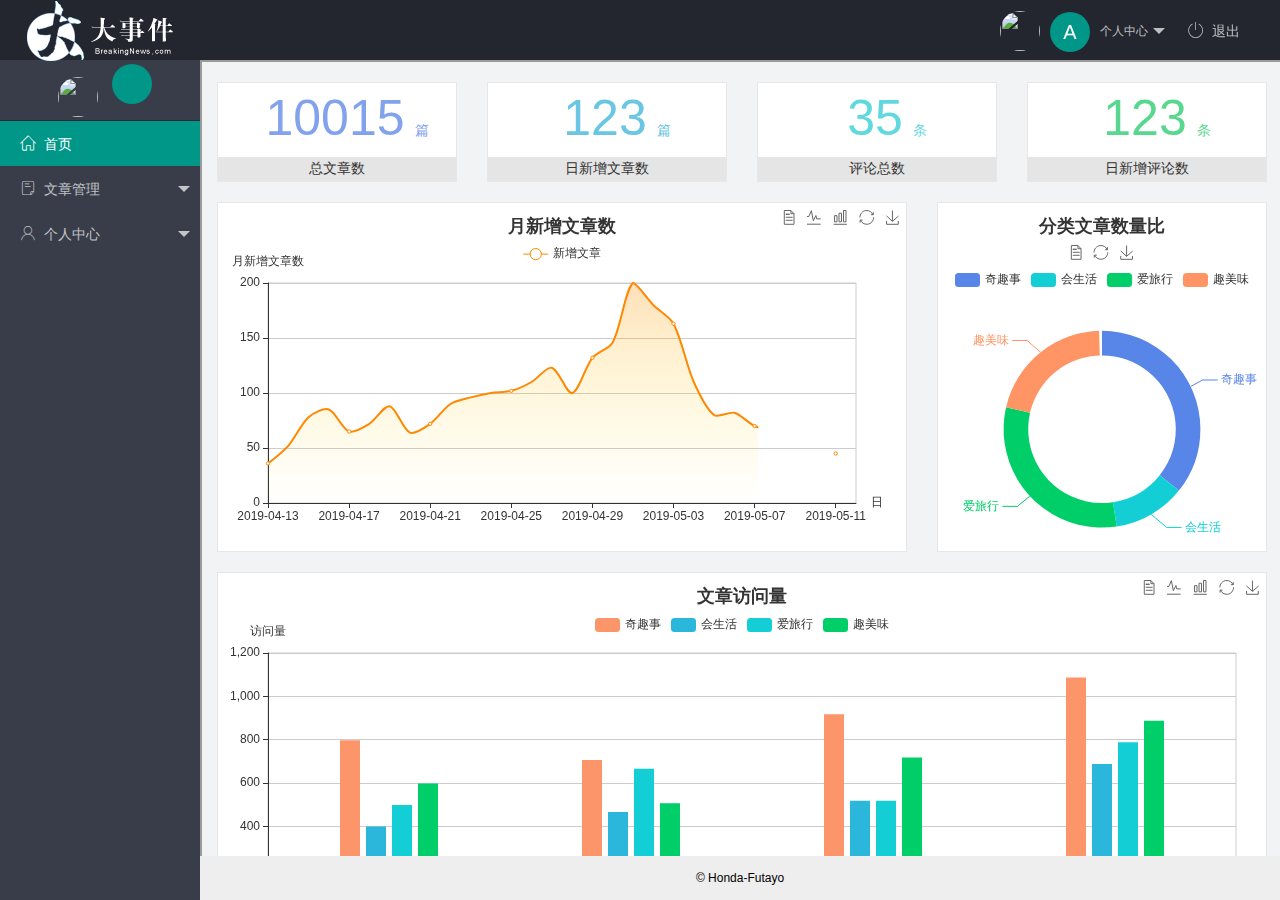
==== commit 885e21b8: "进行了个人中心的编写" ====
--- a/index.html
+++ b/index.html
@@ -24,9 +24,9 @@
                         <img src="http://t.cn/RCzsdCq" class="layui-nav-img"><span class="text-avatar">A</span>个人中心
                     </a>
                     <dl class="layui-nav-child">
-                        <dd><a href="">基本资料</a></dd>
-                        <dd><a href="">安全设置</a></dd>
-                        <dd><a href="">安全设置</a></dd>
+                        <dd><a href="/user/user_info.html" target="fm">基本资料</a></dd>
+                        <dd><a href="/user/user_avatar.html" target="fm">更换头像</a></dd>
+                        <dd><a href="/user/user_pwd.html" target="fm">重置密码</a></dd>
                     </dl>
                 </li>
                 <li class="layui-nav-item">
--- a/assets/css/index.css
+++ b/assets/css/index.css
@@ -60,7 +60,6 @@
 .layui-nav-img {
     width: 40px;
     height: 40px;
-    /* display: none; */
 }
 
 .text-avatar {
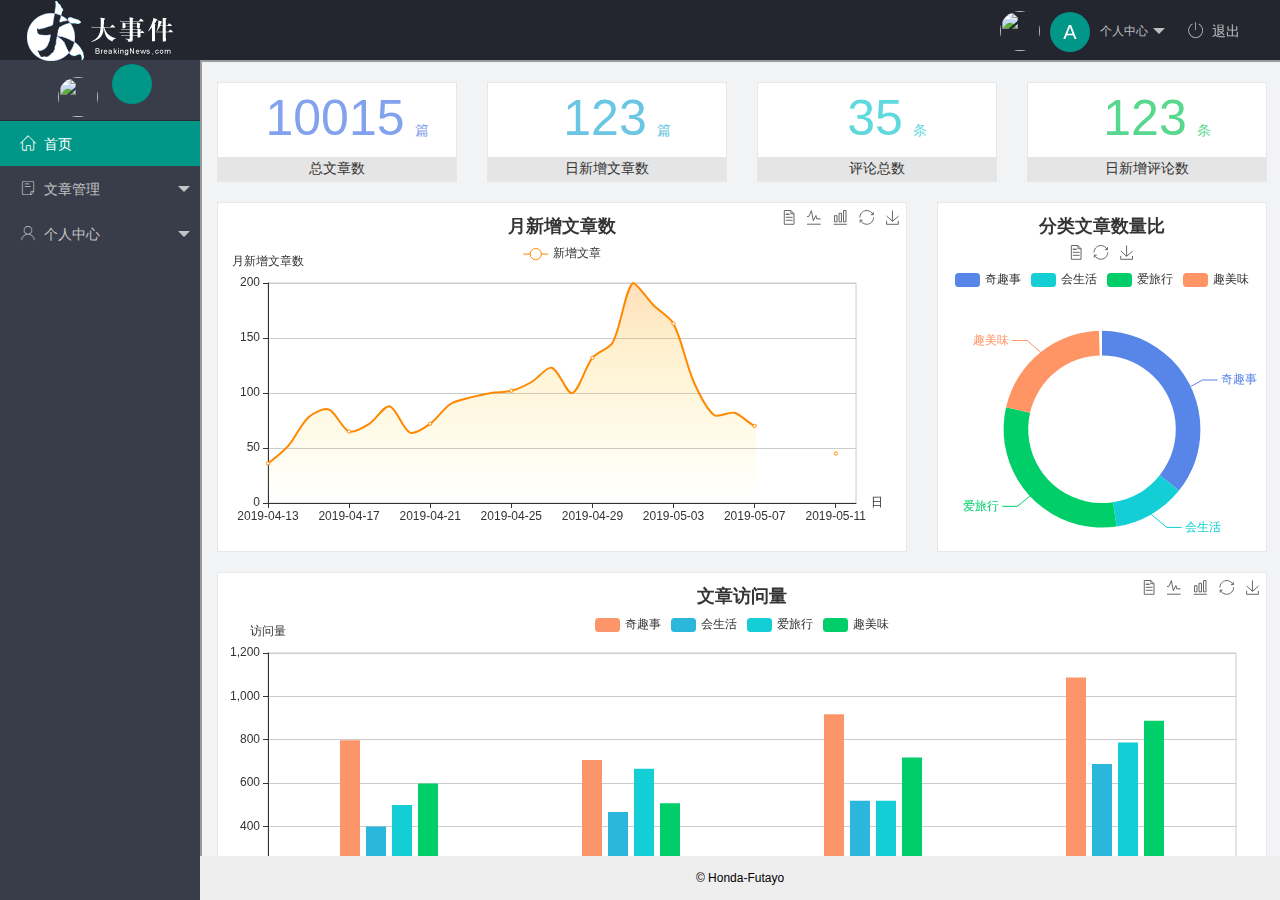
==== commit 2ad296f4: "文章管理的功能开发" ====
--- a/index.html
+++ b/index.html
@@ -55,9 +55,9 @@
                         <dl class="layui-nav-child">
                             <dd><a href="/article/art_cate.html" target="fm"><i class="layui-icon layui-icon-app"></i>
                                     文章类别</a></dd>
-                            <dd><a href="/article/art_cate.html" target="fm"><i class="layui-icon layui-icon-app"></i>
+                            <dd><a href="/article/art_list.html" target="fm"><i class="layui-icon layui-icon-app"></i>
                                     文章列表</a></dd>
-                            <dd><a href="/article/art_cate.html" target="fm"><i class="layui-icon layui-icon-app"></i>
+                            <dd><a href="/article/art_pub.html" target="fm"><i class="layui-icon layui-icon-app"></i>
                                     发表文章</a></dd>
                         </dl>
                     </li>
